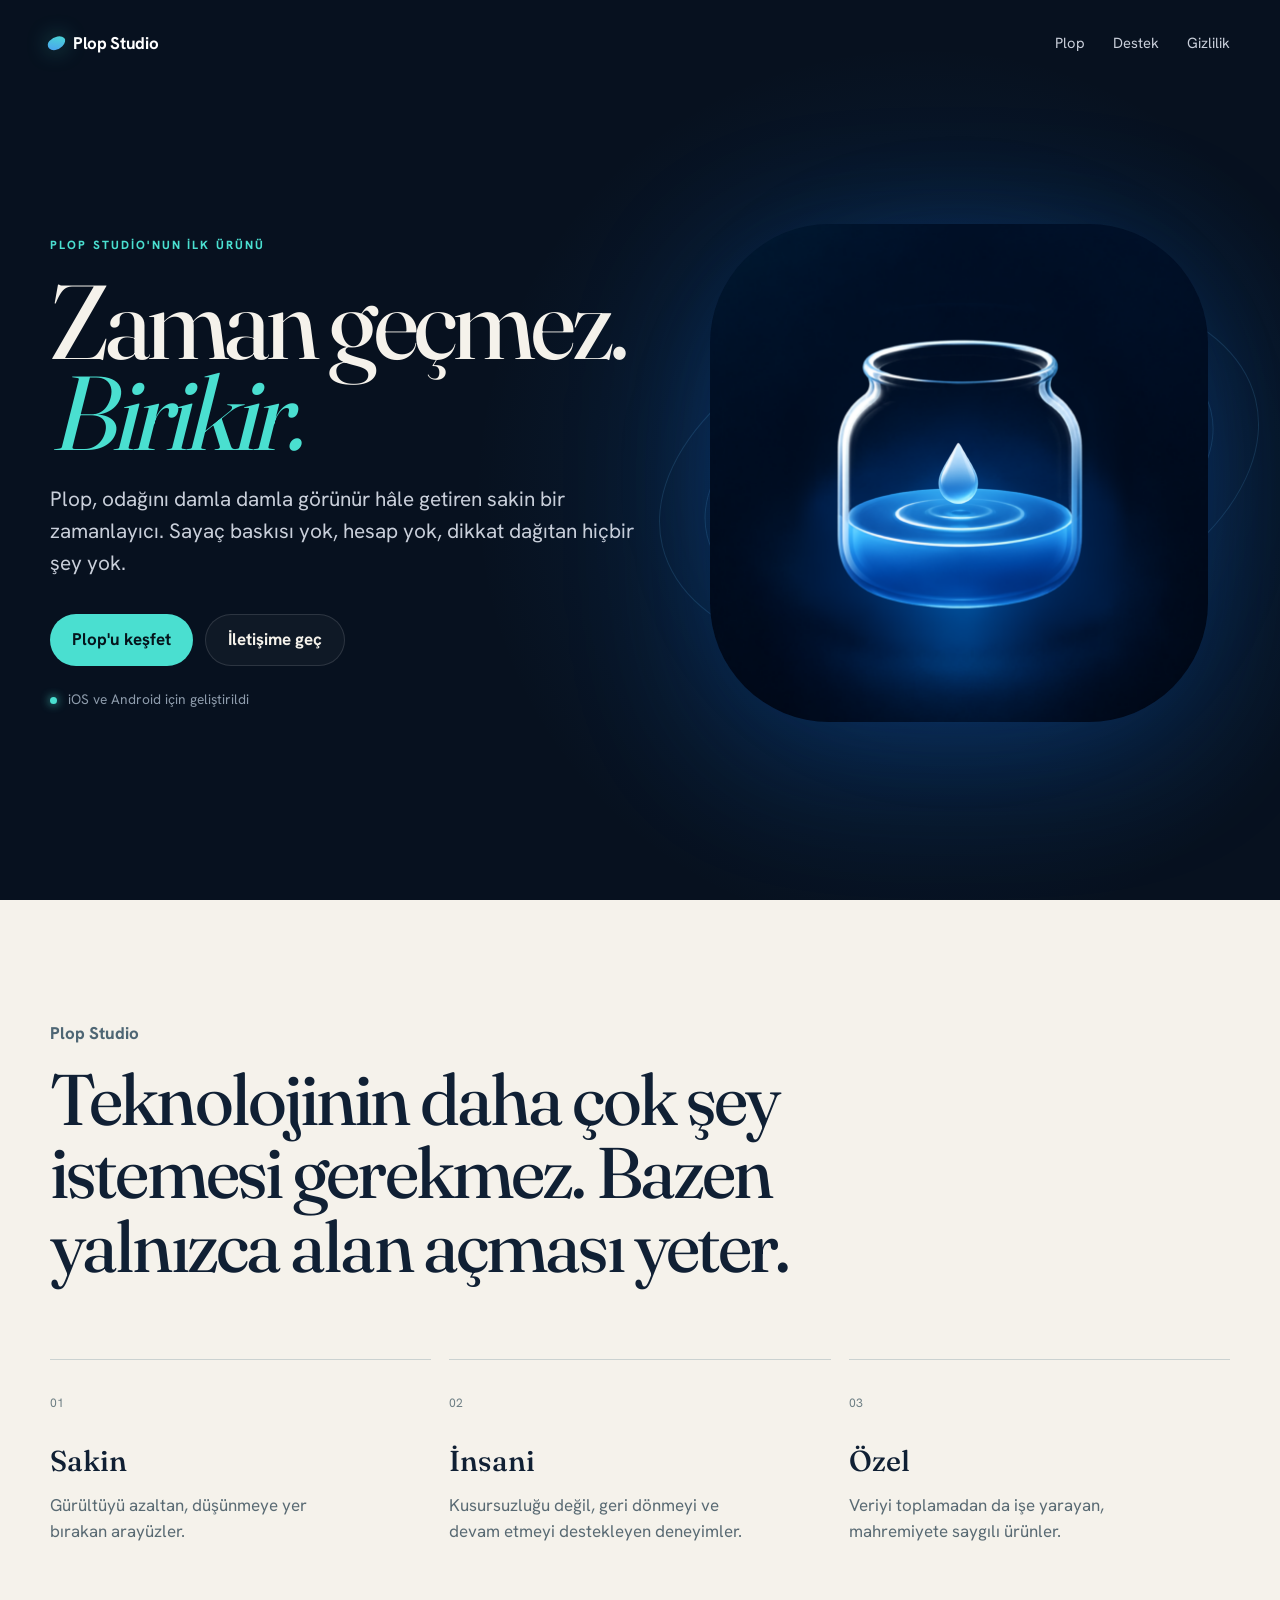
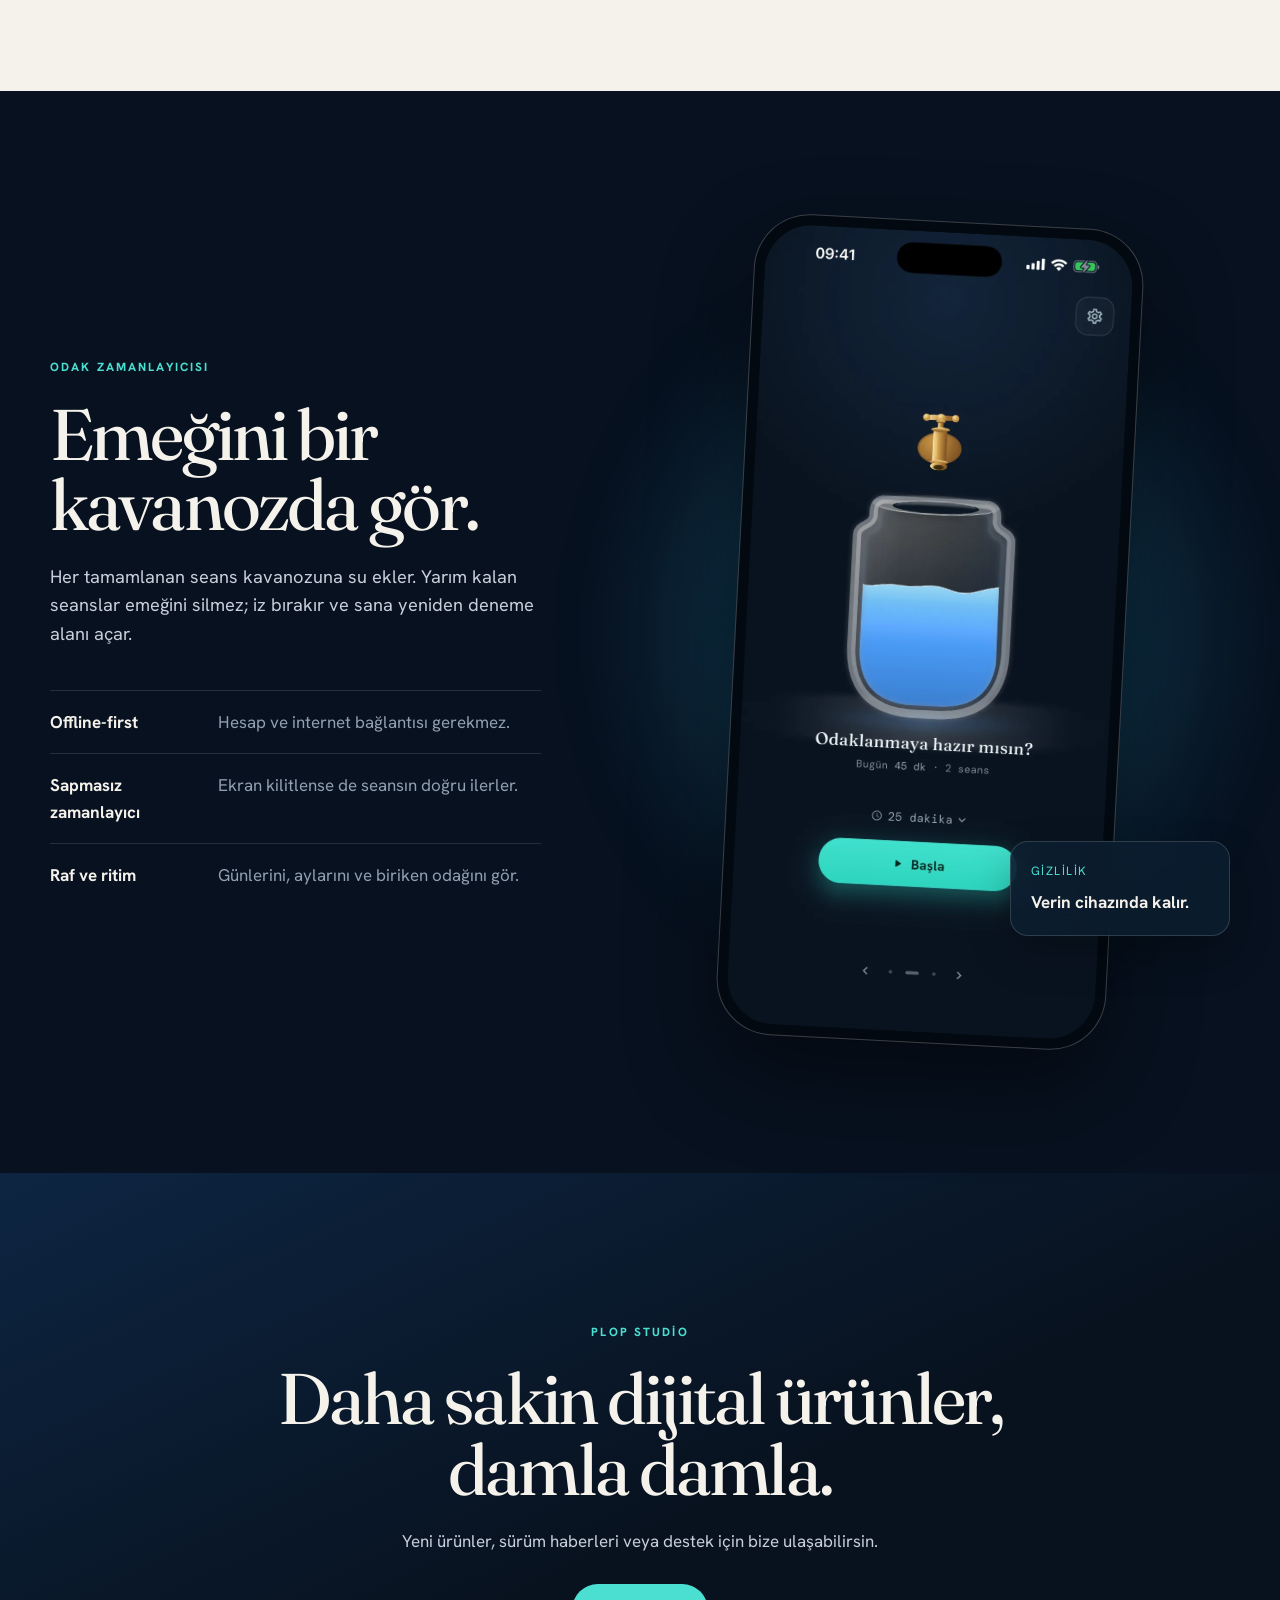
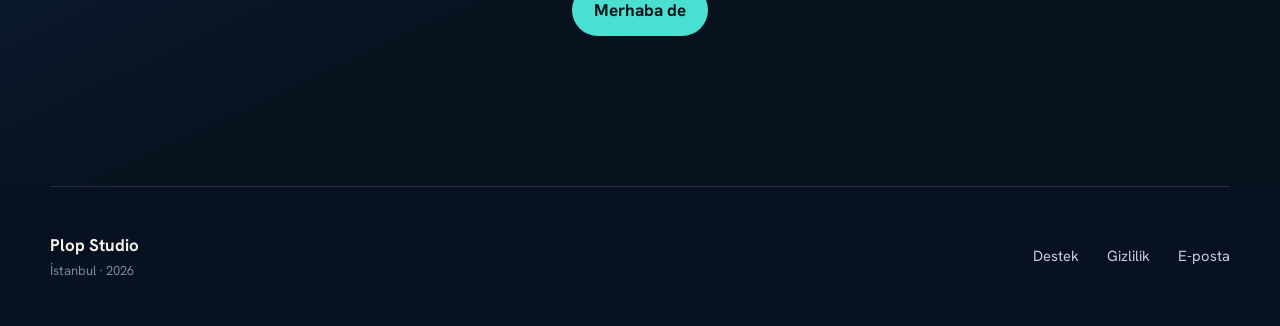
==== index.html @ 5b087b4e "Plop Studio site: home, support, privacy (Android/iOS)" ====
<!doctype html>
<html lang="tr">
<head>
  <meta charset="utf-8">
  <meta name="viewport" content="width=device-width, initial-scale=1">
  <meta name="theme-color" content="#07111f">
  <meta name="description" content="Plop Studio, sakin ve düşünceli dijital ürünler geliştirir. İlk ürünümüz Plop, zamanı biriktiren çevrimdışı bir odak zamanlayıcısıdır.">
  <meta property="og:title" content="Plop Studio — Zaman geçmez, birikir.">
  <meta property="og:description" content="Daha sakin, daha insani dijital ürünler. Plop ile odağını damla damla biriktir.">
  <meta property="og:type" content="website">
  <meta property="og:url" content="https://sahmett.github.io/plop-site/">
  <meta property="og:image" content="https://sahmett.github.io/plop-site/assets/plop-icon.png">
  <title>Plop Studio — Sakin dijital ürünler</title>
  <link rel="icon" href="assets/favicon.png">
  <link rel="stylesheet" href="style.css">
</head>
<body>
  <header class="site-header">
    <a class="brand" href="#top" aria-label="Plop Studio ana sayfa">
      <span class="brand-drop" aria-hidden="true"></span>
      <span>Plop Studio</span>
    </a>
    <nav aria-label="Ana menü">
      <a href="#plop">Plop</a>
      <a href="support.html">Destek</a>
      <a href="privacy.html">Gizlilik</a>
    </nav>
  </header>

  <main id="top">
    <section class="hero" aria-labelledby="hero-title">
      <div class="hero-copy">
        <p class="eyebrow">Plop Studio'nun ilk ürünü</p>
        <h1 id="hero-title">Zaman geçmez.<br><em>Birikir.</em></h1>
        <p class="hero-text">Plop, odağını damla damla görünür hâle getiren sakin bir zamanlayıcı. Sayaç baskısı yok, hesap yok, dikkat dağıtan hiçbir şey yok.</p>
        <div class="hero-actions">
          <a class="button primary" href="#plop">Plop'u keşfet</a>
          <a class="button secondary" href="mailto:seyyitahmet.kilicc@gmail.com">İletişime geç</a>
        </div>
        <p class="availability"><span></span> iOS ve Android için geliştirildi</p>
      </div>

      <div class="hero-art" aria-label="Plop uygulamasının su damlası ve kavanoz simgesi">
        <div class="halo"></div>
        <img src="assets/plop-icon.png" alt="Plop uygulama simgesi" width="720" height="720">
        <span class="orbit orbit-one"></span>
        <span class="orbit orbit-two"></span>
      </div>
    </section>

    <section class="promise" aria-label="Plop Studio yaklaşımı">
      <p>Plop Studio</p>
      <h2>Teknolojinin daha çok şey istemesi gerekmez. Bazen yalnızca alan açması yeter.</h2>
      <div class="principles">
        <article><span>01</span><h3>Sakin</h3><p>Gürültüyü azaltan, düşünmeye yer bırakan arayüzler.</p></article>
        <article><span>02</span><h3>İnsani</h3><p>Kusursuzluğu değil, geri dönmeyi ve devam etmeyi destekleyen deneyimler.</p></article>
        <article><span>03</span><h3>Özel</h3><p>Veriyi toplamadan da işe yarayan, mahremiyete saygılı ürünler.</p></article>
      </div>
    </section>

    <section class="product" id="plop" aria-labelledby="plop-title">
      <div class="product-copy">
        <p class="eyebrow">Odak zamanlayıcısı</p>
        <h2 id="plop-title">Emeğini bir kavanozda gör.</h2>
        <p>Her tamamlanan seans kavanozuna su ekler. Yarım kalan seanslar emeğini silmez; iz bırakır ve sana yeniden deneme alanı açar.</p>
        <ul>
          <li><strong>Offline-first</strong><span>Hesap ve internet bağlantısı gerekmez.</span></li>
          <li><strong>Sapmasız zamanlayıcı</strong><span>Ekran kilitlense de seansın doğru ilerler.</span></li>
          <li><strong>Raf ve ritim</strong><span>Günlerini, aylarını ve biriken odağını gör.</span></li>
        </ul>
      </div>
      <div class="phone-stage">
        <div class="phone">
          <img src="assets/plop-home.webp" alt="Plop ana ekranında yarısı dolu bir kavanoz ve başla düğmesi" width="430" height="932" loading="lazy">
        </div>
        <div class="small-card">
          <span>Gizlilik</span>
          <strong>Verin cihazında kalır.</strong>
        </div>
      </div>
    </section>

    <section class="closing">
      <p class="eyebrow">Plop Studio</p>
      <h2>Daha sakin dijital ürünler,<br>damla damla.</h2>
      <p>Yeni ürünler, sürüm haberleri veya destek için bize ulaşabilirsin.</p>
      <a class="button primary" href="mailto:seyyitahmet.kilicc@gmail.com">Merhaba de</a>
    </section>
  </main>

  <footer>
    <div><strong>Plop Studio</strong><span>İstanbul · 2026</span></div>
    <nav aria-label="Alt menü">
      <a href="support.html">Destek</a>
      <a href="privacy.html">Gizlilik</a>
      <a href="mailto:seyyitahmet.kilicc@gmail.com">E-posta</a>
    </nav>
  </footer>
</body>
</html>
---- style.css ----
@font-face {
  font-family: "Fraunces";
  src: url("assets/Fraunces-Variable.ttf") format("truetype");
  font-display: swap;
}

@font-face {
  font-family: "Hanken Grotesk";
  src: url("assets/HankenGrotesk-Variable.ttf") format("truetype");
  font-display: swap;
}

:root {
  --night: #07111f;
  --night-soft: #0b1a2d;
  --paper: #f5f2eb;
  --paper-muted: #c9cfda;
  --aqua: #4adfd0;
  --blue: #4b9cf4;
  --line: rgba(255, 255, 255, .12);
  --serif: "Fraunces", Georgia, serif;
  --sans: "Hanken Grotesk", -apple-system, BlinkMacSystemFont, "Segoe UI", sans-serif;
}

* { box-sizing: border-box; }
html { scroll-behavior: smooth; }
body {
  margin: 0;
  color: var(--paper);
  background:
    radial-gradient(circle at 72% 14%, rgba(31, 126, 226, .18), transparent 28rem),
    var(--night);
  font: 17px/1.55 var(--sans);
  -webkit-font-smoothing: antialiased;
}
a { color: inherit; }

.site-header,
footer {
  width: min(1180px, calc(100% - 40px));
  margin: 0 auto;
  display: flex;
  align-items: center;
  justify-content: space-between;
}
.site-header { height: 86px; }
.brand {
  display: inline-flex;
  align-items: center;
  gap: 10px;
  color: #fff;
  font-weight: 720;
  text-decoration: none;
  letter-spacing: -.02em;
}
.brand-drop {
  width: 13px;
  height: 18px;
  background: linear-gradient(145deg, var(--aqua), var(--blue));
  border-radius: 65% 35% 60% 40% / 70% 40% 60% 30%;
  transform: rotate(45deg);
  box-shadow: 0 0 22px rgba(74, 223, 208, .4);
}
.site-header nav,
footer nav { display: flex; gap: 28px; }
.site-header nav a,
footer a { color: var(--paper-muted); text-decoration: none; font-size: .92rem; }
.site-header nav a:hover,
footer a:hover { color: #fff; }

main { overflow: hidden; }
.hero {
  width: min(1180px, calc(100% - 40px));
  min-height: calc(100vh - 86px);
  margin: 0 auto;
  padding: 70px 0 110px;
  display: grid;
  grid-template-columns: 1.05fr .95fr;
  align-items: center;
  gap: 40px;
}
.eyebrow {
  margin: 0 0 22px;
  color: var(--aqua);
  font-size: .74rem;
  font-weight: 760;
  letter-spacing: .18em;
  text-transform: uppercase;
}
h1, h2, h3, p { margin-top: 0; }
h1,
.promise h2,
.product h2,
.closing h2 {
  font-family: var(--serif);
  font-weight: 440;
  letter-spacing: -.04em;
}
h1 {
  margin-bottom: 26px;
  font-size: clamp(4.3rem, 8.2vw, 8.3rem);
  line-height: .86;
}
h1 em { color: var(--aqua); font-weight: 400; }
.hero-text {
  max-width: 610px;
  margin-bottom: 34px;
  color: var(--paper-muted);
  font-size: clamp(1.05rem, 1.8vw, 1.3rem);
}
.hero-actions { display: flex; flex-wrap: wrap; gap: 12px; }
.button {
  display: inline-flex;
  min-height: 52px;
  padding: 0 22px;
  align-items: center;
  justify-content: center;
  border-radius: 999px;
  font-weight: 700;
  text-decoration: none;
  transition: transform .2s ease, background .2s ease;
}
.button:hover { transform: translateY(-2px); }
.button.primary { color: #05151c; background: var(--aqua); }
.button.secondary { border: 1px solid var(--line); background: rgba(255,255,255,.035); }
.availability { margin: 23px 0 0; color: #8e9cac; font-size: .86rem; }
.availability span {
  display: inline-block;
  width: 7px;
  height: 7px;
  margin-right: 7px;
  border-radius: 50%;
  background: var(--aqua);
  box-shadow: 0 0 10px var(--aqua);
}
.hero-art { position: relative; min-height: 610px; display: grid; place-items: center; }
.hero-art img { position: relative; z-index: 2; width: min(92%, 600px); height: auto; border-radius: 24%; filter: drop-shadow(0 30px 70px rgba(6, 104, 226, .24)); }
.halo { position: absolute; width: 84%; aspect-ratio: 1; border-radius: 50%; background: rgba(20, 98, 193, .2); filter: blur(55px); }
.orbit { position: absolute; border: 1px solid rgba(107, 203, 255, .15); border-radius: 50%; transform: rotate(-14deg); }
.orbit-one { width: 96%; height: 45%; }
.orbit-two { width: 113%; height: 58%; }

.promise {
  padding: 120px max(20px, calc((100% - 1180px) / 2));
  color: #102034;
  background: var(--paper);
}
.promise > p { color: #4e6674; font-weight: 750; }
.promise > h2 { max-width: 900px; margin-bottom: 76px; font-size: clamp(2.7rem, 5.6vw, 5.6rem); line-height: 1.02; }
.principles { display: grid; grid-template-columns: repeat(3, 1fr); gap: 18px; }
.principles article { padding: 28px 0 10px; border-top: 1px solid #cbd2d1; }
.principles span { color: #6c7d83; font-size: .76rem; }
.principles h3 { margin: 25px 0 8px; font-family: var(--serif); font-size: 1.8rem; font-weight: 500; }
.principles p { max-width: 310px; color: #596a73; }

.product {
  width: min(1180px, calc(100% - 40px));
  margin: 0 auto;
  padding: 130px 0;
  display: grid;
  grid-template-columns: .9fr 1.1fr;
  gap: 90px;
  align-items: center;
}
.product h2,
.closing h2 { margin-bottom: 24px; font-size: clamp(3rem, 5.6vw, 5.7rem); line-height: .98; }
.product-copy > p:not(.eyebrow) { color: var(--paper-muted); font-size: 1.14rem; }
.product ul { list-style: none; margin: 42px 0 0; padding: 0; }
.product li { display: grid; grid-template-columns: 150px 1fr; gap: 18px; padding: 18px 0; border-top: 1px solid var(--line); }
.product li span { color: #91a0b1; }
.phone-stage { position: relative; min-height: 760px; display: grid; place-items: center; }
.phone-stage::before { content: ""; position: absolute; inset: 14% 5%; border-radius: 50%; background: rgba(37, 162, 209, .19); filter: blur(52px); }
.phone { position: relative; z-index: 1; width: min(390px, 78vw); padding: 10px; border: 1px solid rgba(255,255,255,.22); border-radius: 56px; background: #020910; box-shadow: 0 38px 90px rgba(0,0,0,.45); transform: rotate(3deg); }
.phone img { display: block; width: 100%; height: auto; border-radius: 47px; }
.small-card { position: absolute; z-index: 2; right: 0; bottom: 13%; width: 220px; padding: 20px; border: 1px solid rgba(255,255,255,.15); border-radius: 18px; background: rgba(12, 30, 48, .84); backdrop-filter: blur(16px); box-shadow: 0 18px 40px rgba(0,0,0,.25); }
.small-card span { display: block; margin-bottom: 8px; color: var(--aqua); font-size: .75rem; letter-spacing: .12em; text-transform: uppercase; }

.closing { padding: 150px 20px; text-align: center; background: linear-gradient(155deg, #0d2542, #08121f 55%); }
.closing h2 { margin-inline: auto; max-width: 930px; }
.closing > p:not(.eyebrow) { margin-bottom: 30px; color: var(--paper-muted); }
footer { min-height: 140px; border-top: 1px solid var(--line); }
footer div { display: flex; flex-direction: column; gap: 3px; }
footer span { color: #77889a; font-size: .82rem; }

@media (max-width: 840px) {
  .site-header nav a:first-child { display: none; }
  .hero { min-height: auto; padding-top: 55px; grid-template-columns: 1fr; }
  .hero-art { min-height: 460px; }
  .hero-art img { width: min(80%, 470px); }
  .promise { padding-top: 90px; padding-bottom: 90px; }
  .principles { grid-template-columns: 1fr; gap: 32px; }
  .product { grid-template-columns: 1fr; gap: 50px; padding: 95px 0; }
  .phone-stage { min-height: 690px; }
}

@media (max-width: 560px) {
  .site-header { height: 72px; }
  .site-header nav { gap: 14px; }
  .hero { width: min(100% - 28px, 1180px); padding-top: 56px; }
  h1 { font-size: clamp(3.8rem, 19vw, 5.5rem); }
  .hero-art { min-height: 370px; }
  .hero-art img { width: 94%; }
  .promise > h2 { margin-bottom: 56px; }
  .product li { grid-template-columns: 1fr; gap: 4px; }
  .phone-stage { min-height: 620px; }
  .small-card { right: -8px; bottom: 7%; width: 190px; }
  .closing { padding: 105px 20px; }
  footer { min-height: 180px; padding: 35px 0; align-items: flex-start; flex-direction: column; }
  footer nav { gap: 18px; }
}

@media (prefers-reduced-motion: reduce) {
  html { scroll-behavior: auto; }
  * { transition: none !important; }
}
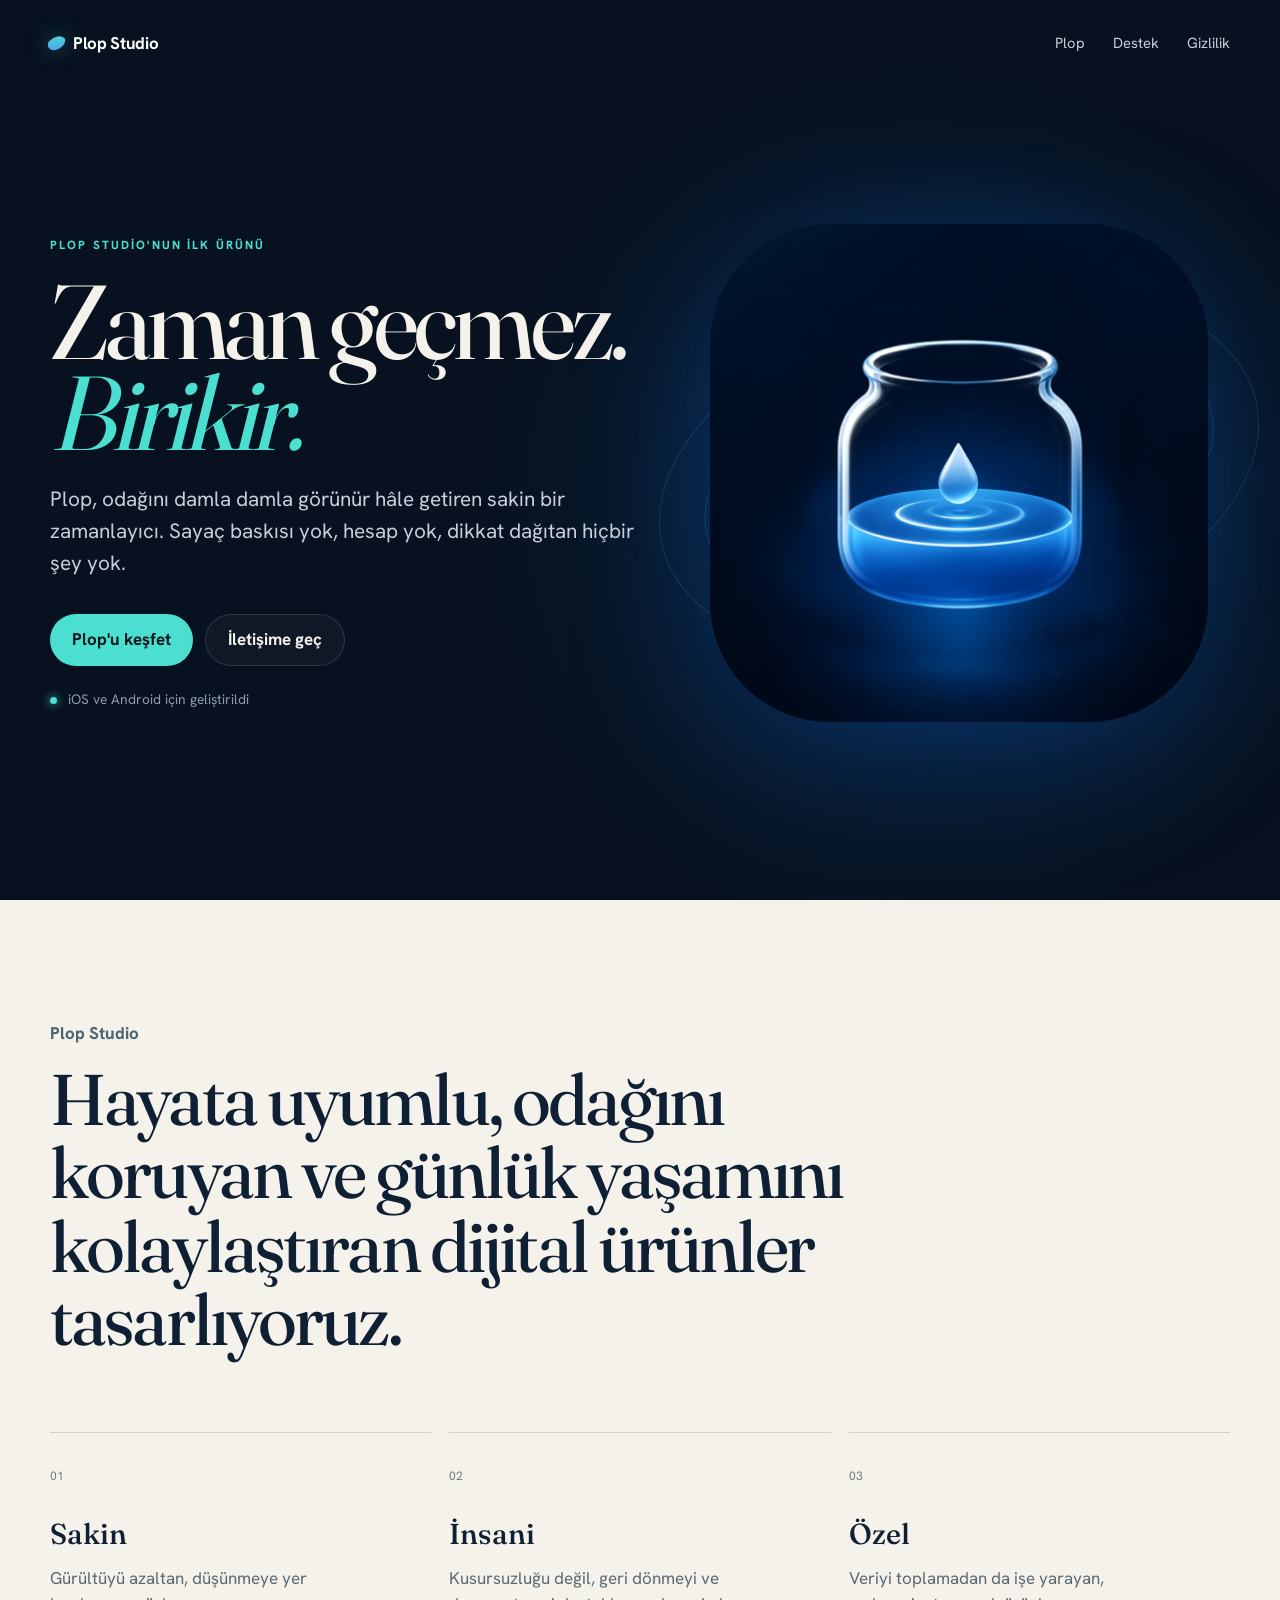
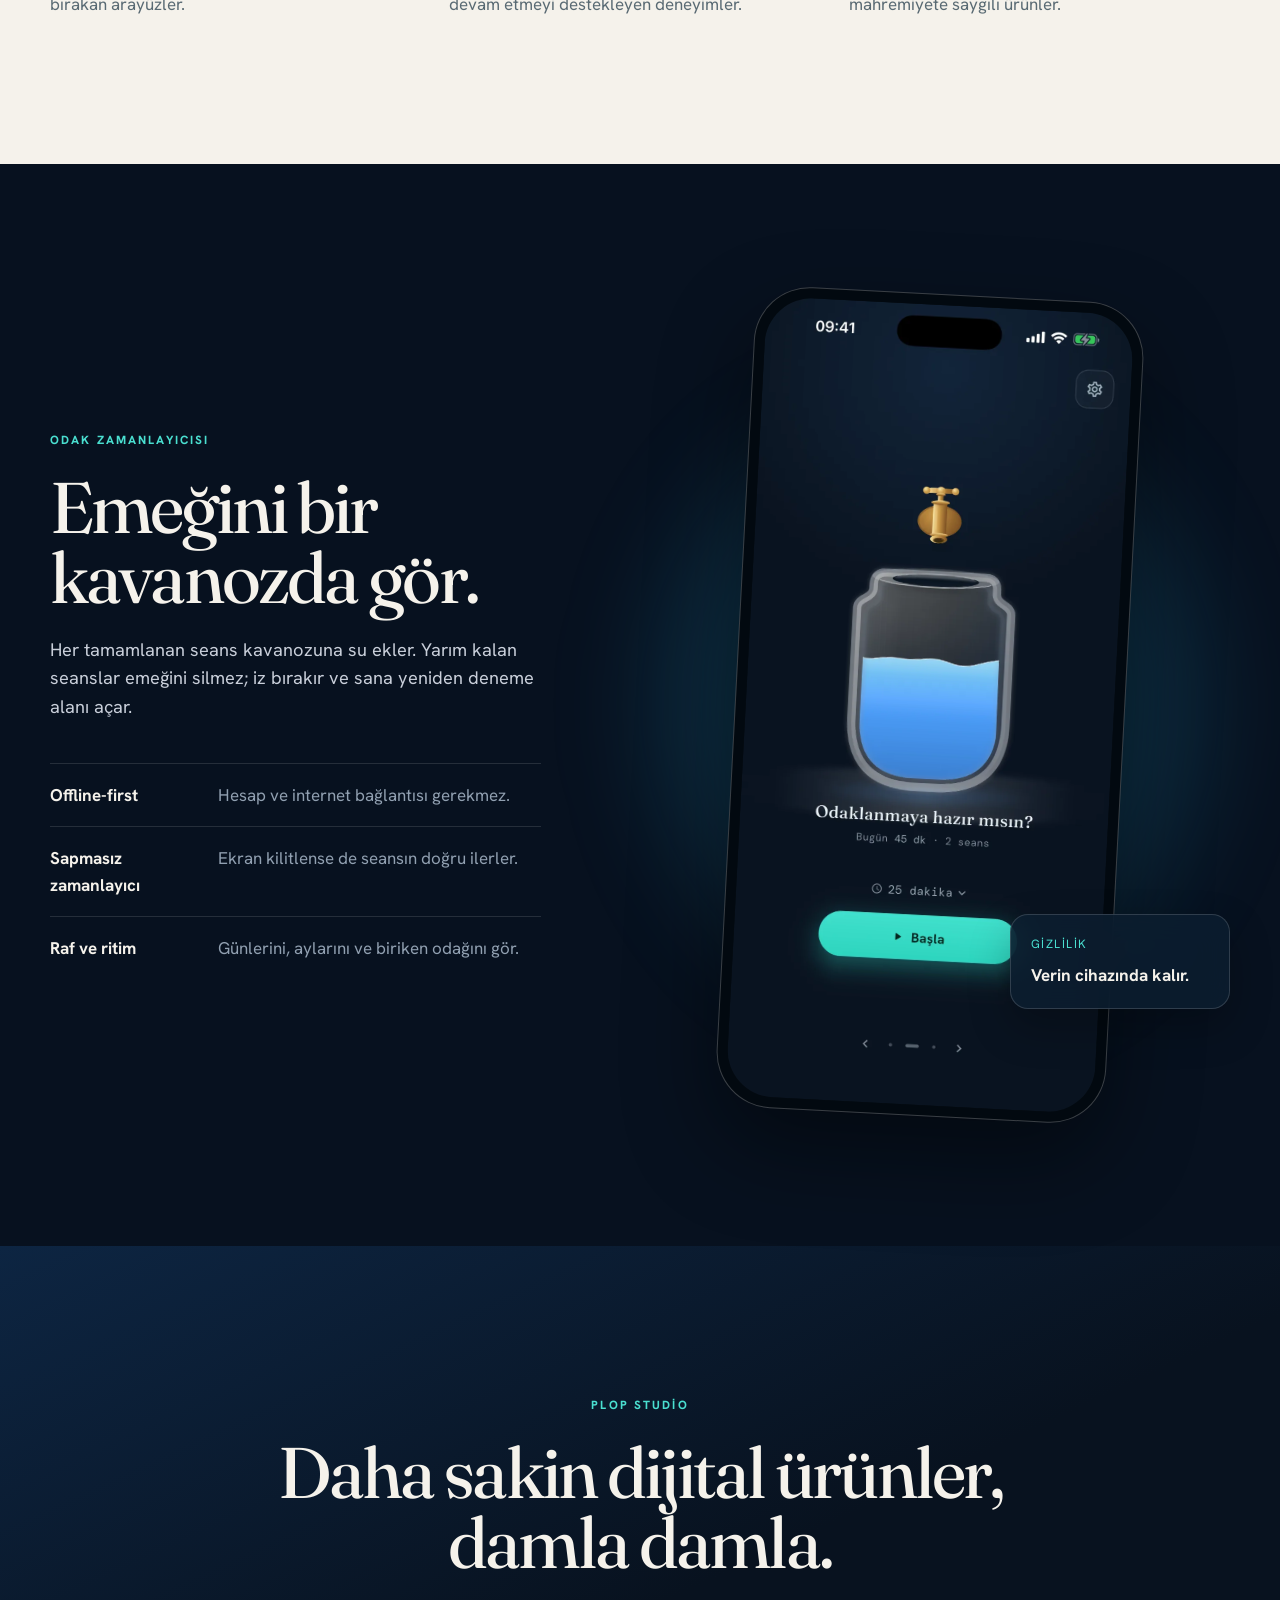
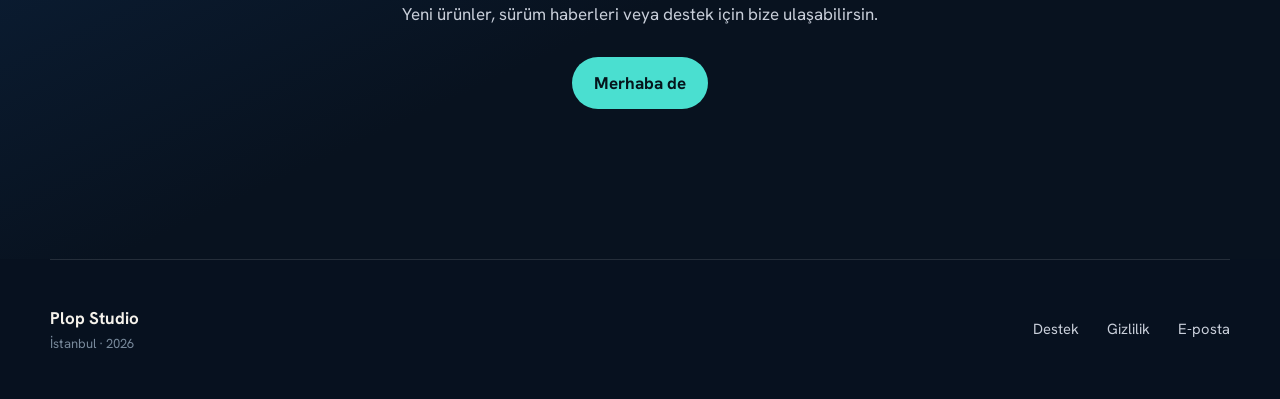
==== commit dc712332: "copy: studio promise heading" ====
--- a/index.html
+++ b/index.html
@@ -35,7 +35,7 @@
         <p class="hero-text">Plop, odağını damla damla görünür hâle getiren sakin bir zamanlayıcı. Sayaç baskısı yok, hesap yok, dikkat dağıtan hiçbir şey yok.</p>
         <div class="hero-actions">
           <a class="button primary" href="#plop">Plop'u keşfet</a>
-          <a class="button secondary" href="mailto:seyyitahmet.kilicc@gmail.com">İletişime geç</a>
+          <a class="button secondary" href="mailto:plopapp.studio@gmail.com">İletişime geç</a>
         </div>
         <p class="availability"><span></span> iOS ve Android için geliştirildi</p>
       </div>
@@ -50,7 +50,7 @@
 
     <section class="promise" aria-label="Plop Studio yaklaşımı">
       <p>Plop Studio</p>
-      <h2>Teknolojinin daha çok şey istemesi gerekmez. Bazen yalnızca alan açması yeter.</h2>
+      <h2>Hayata uyumlu, odağını koruyan ve günlük yaşamını kolaylaştıran dijital ürünler tasarlıyoruz.</h2>
       <div class="principles">
         <article><span>01</span><h3>Sakin</h3><p>Gürültüyü azaltan, düşünmeye yer bırakan arayüzler.</p></article>
         <article><span>02</span><h3>İnsani</h3><p>Kusursuzluğu değil, geri dönmeyi ve devam etmeyi destekleyen deneyimler.</p></article>
@@ -84,7 +84,7 @@
       <p class="eyebrow">Plop Studio</p>
       <h2>Daha sakin dijital ürünler,<br>damla damla.</h2>
       <p>Yeni ürünler, sürüm haberleri veya destek için bize ulaşabilirsin.</p>
-      <a class="button primary" href="mailto:seyyitahmet.kilicc@gmail.com">Merhaba de</a>
+      <a class="button primary" href="mailto:plopapp.studio@gmail.com">Merhaba de</a>
     </section>
   </main>
 
@@ -93,7 +93,7 @@
     <nav aria-label="Alt menü">
       <a href="support.html">Destek</a>
       <a href="privacy.html">Gizlilik</a>
-      <a href="mailto:seyyitahmet.kilicc@gmail.com">E-posta</a>
+      <a href="mailto:plopapp.studio@gmail.com">E-posta</a>
     </nav>
   </footer>
 </body>
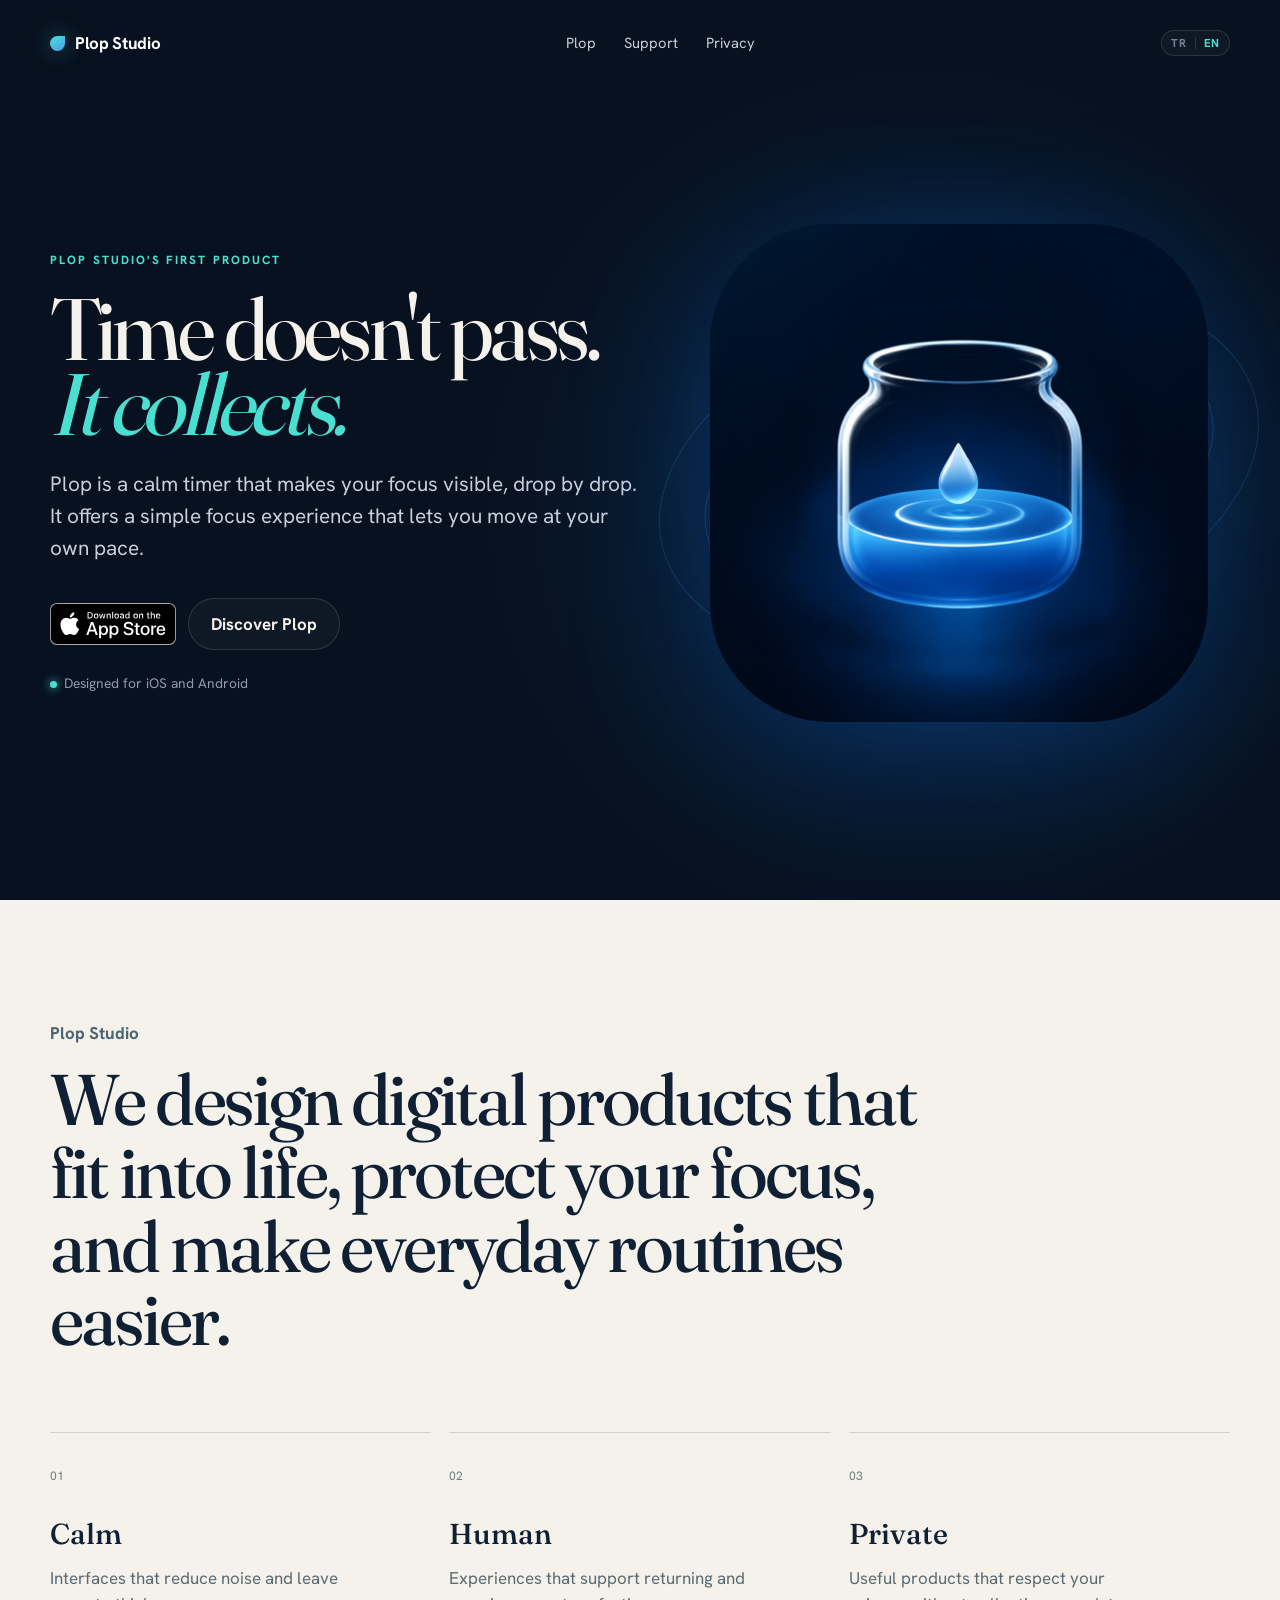
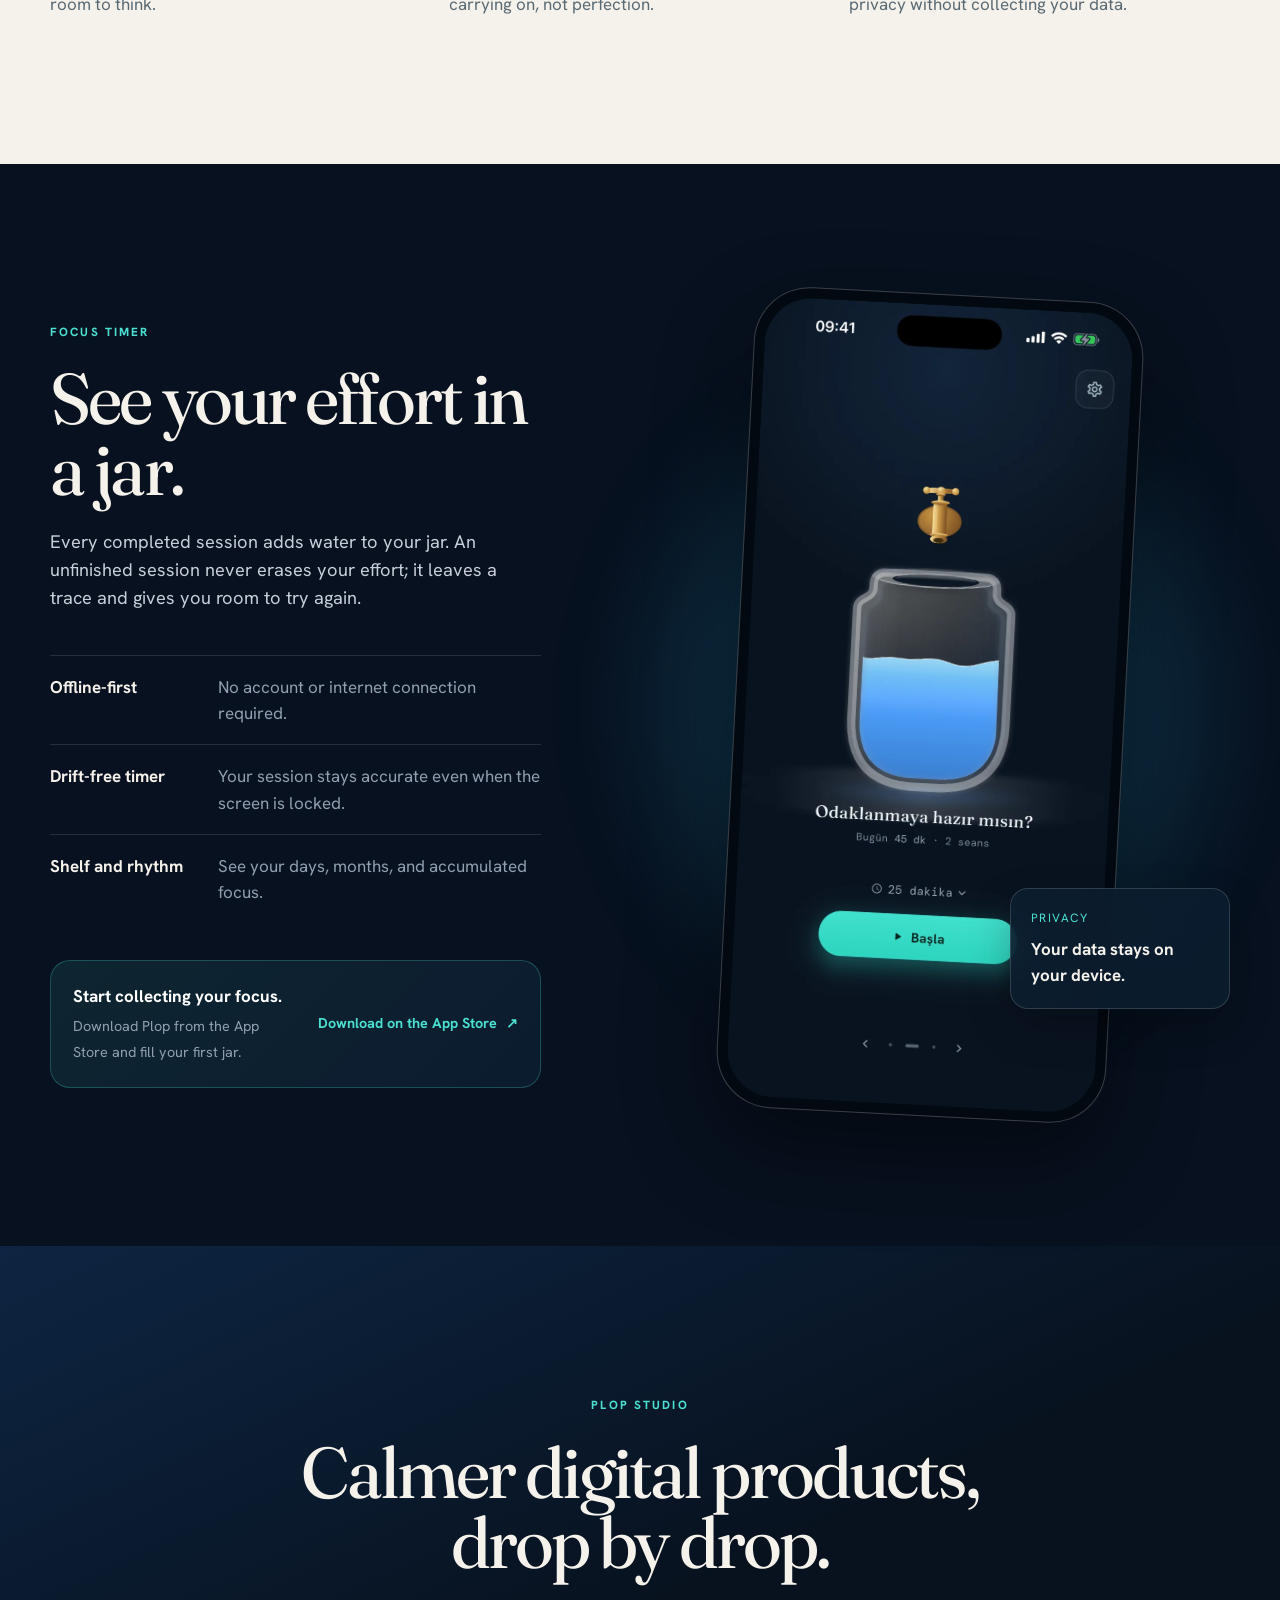
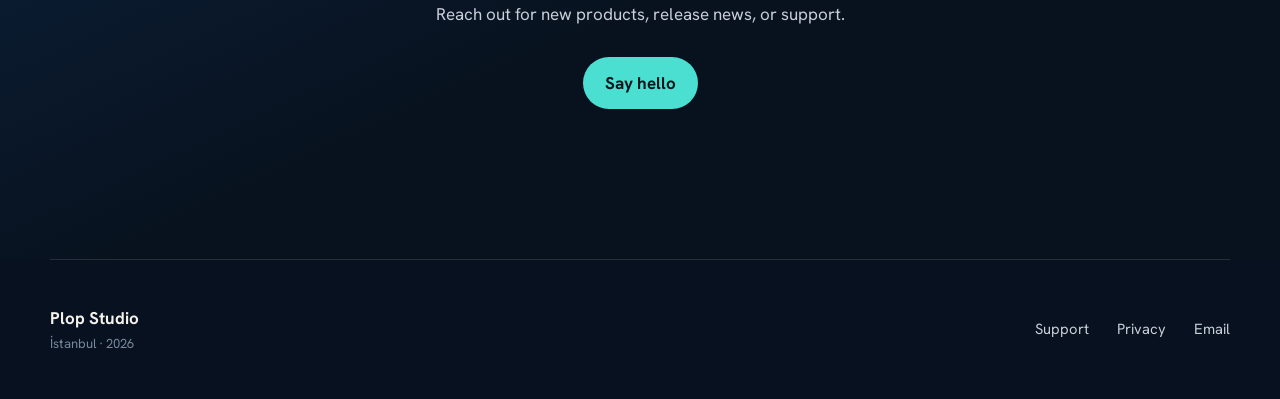
==== commit 94ed7011: "site: TR/EN language switch, App Store badge, copy updates" ====
--- a/index.html
+++ b/index.html
@@ -13,34 +13,42 @@
   <title>Plop Studio — Sakin dijital ürünler</title>
   <link rel="icon" href="assets/favicon.png">
   <link rel="stylesheet" href="style.css">
+  <script src="site.js" defer></script>
 </head>
 <body>
   <header class="site-header">
-    <a class="brand" href="#top" aria-label="Plop Studio ana sayfa">
+    <a class="brand" href="#top" aria-label="Plop Studio ana sayfa" data-aria-tr="Plop Studio ana sayfa" data-aria-en="Plop Studio home">
       <span class="brand-drop" aria-hidden="true"></span>
       <span>Plop Studio</span>
     </a>
-    <nav aria-label="Ana menü">
+    <nav aria-label="Ana menü" data-aria-tr="Ana menü" data-aria-en="Main navigation">
       <a href="#plop">Plop</a>
-      <a href="support.html">Destek</a>
-      <a href="privacy.html">Gizlilik</a>
+      <a href="support.html#tr" data-tr="Destek" data-en="Support" data-href-tr="support.html#tr" data-href-en="support.html#en">Destek</a>
+      <a href="privacy.html#tr" data-tr="Gizlilik" data-en="Privacy" data-href-tr="privacy.html#tr" data-href-en="privacy.html#en">Gizlilik</a>
     </nav>
+    <div class="language-switch" role="group" aria-label="Dil seçimi" data-aria-tr="Dil seçimi" data-aria-en="Language selection">
+      <button type="button" data-language="tr" aria-pressed="true">TR</button>
+      <span aria-hidden="true"></span>
+      <button type="button" data-language="en" aria-pressed="false">EN</button>
+    </div>
   </header>
 
   <main id="top">
     <section class="hero" aria-labelledby="hero-title">
       <div class="hero-copy">
-        <p class="eyebrow">Plop Studio'nun ilk ürünü</p>
-        <h1 id="hero-title">Zaman geçmez.<br><em>Birikir.</em></h1>
-        <p class="hero-text">Plop, odağını damla damla görünür hâle getiren sakin bir zamanlayıcı. Sayaç baskısı yok, hesap yok, dikkat dağıtan hiçbir şey yok.</p>
+        <p class="eyebrow" data-tr="Plop Studio'nun ilk ürünü" data-en="Plop Studio's first product">Plop Studio'nun ilk ürünü</p>
+        <h1 id="hero-title" data-html-tr="Zaman geçmez.<br><em>Birikir.</em>" data-html-en="Time doesn't pass.<br><em>It collects.</em>">Zaman geçmez.<br><em>Birikir.</em></h1>
+        <p class="hero-text" data-tr="Plop, odağını damla damla görünür hâle getiren sakin bir zamanlayıcı. Kendi ritminde ilerleyebileceğin sade bir odak deneyimi sunar." data-en="Plop is a calm timer that makes your focus visible, drop by drop. It offers a simple focus experience that lets you move at your own pace.">Plop, odağını damla damla görünür hâle getiren sakin bir zamanlayıcı. Kendi ritminde ilerleyebileceğin sade bir odak deneyimi sunar.</p>
         <div class="hero-actions">
-          <a class="button primary" href="#plop">Plop'u keşfet</a>
-          <a class="button secondary" href="mailto:plopapp.studio@gmail.com">İletişime geç</a>
+          <a class="app-store-badge-link" href="https://apps.apple.com/app/id6790089890" target="_blank" rel="noopener noreferrer" aria-label="Plop'u App Store'dan indir" data-aria-tr="Plop'u App Store'dan indir" data-aria-en="Download Plop on the App Store">
+            <img src="assets/app-store-badge-tr.svg" data-src-tr="assets/app-store-badge-tr.svg" data-src-en="assets/app-store-badge-en.svg" alt="App Store'dan İndirin" data-alt-tr="App Store'dan İndirin" data-alt-en="Download on the App Store" width="151" height="40">
+          </a>
+          <a class="button secondary" href="#plop" data-tr="Plop'u keşfet" data-en="Discover Plop">Plop'u keşfet</a>
         </div>
-        <p class="availability"><span></span> iOS ve Android için geliştirildi</p>
+        <p class="availability"><span></span><b data-tr="iOS ve Android için geliştirildi" data-en="Designed for iOS and Android">iOS ve Android için geliştirildi</b></p>
       </div>
 
-      <div class="hero-art" aria-label="Plop uygulamasının su damlası ve kavanoz simgesi">
+      <div class="hero-art" aria-label="Plop uygulamasının su damlası ve kavanoz simgesi" data-aria-tr="Plop uygulamasının su damlası ve kavanoz simgesi" data-aria-en="Plop app icon with a water drop and jar">
         <div class="halo"></div>
         <img src="assets/plop-icon.png" alt="Plop uygulama simgesi" width="720" height="720">
         <span class="orbit orbit-one"></span>
@@ -50,50 +58,59 @@
 
     <section class="promise" aria-label="Plop Studio yaklaşımı">
       <p>Plop Studio</p>
-      <h2>Hayata uyumlu, odağını koruyan ve günlük yaşamını kolaylaştıran dijital ürünler tasarlıyoruz.</h2>
+      <h2 data-tr="Hayata uyumlu, odağını koruyan ve günlük yaşamını kolaylaştıran dijital ürünler tasarlıyoruz." data-en="We design digital products that fit into life, protect your focus, and make everyday routines easier.">Hayata uyumlu, odağını koruyan ve günlük yaşamını kolaylaştıran dijital ürünler tasarlıyoruz.</h2>
       <div class="principles">
-        <article><span>01</span><h3>Sakin</h3><p>Gürültüyü azaltan, düşünmeye yer bırakan arayüzler.</p></article>
-        <article><span>02</span><h3>İnsani</h3><p>Kusursuzluğu değil, geri dönmeyi ve devam etmeyi destekleyen deneyimler.</p></article>
-        <article><span>03</span><h3>Özel</h3><p>Veriyi toplamadan da işe yarayan, mahremiyete saygılı ürünler.</p></article>
+        <article><span>01</span><h3 data-tr="Sakin" data-en="Calm">Sakin</h3><p data-tr="Gürültüyü azaltan, düşünmeye yer bırakan arayüzler." data-en="Interfaces that reduce noise and leave room to think.">Gürültüyü azaltan, düşünmeye yer bırakan arayüzler.</p></article>
+        <article><span>02</span><h3 data-tr="İnsani" data-en="Human">İnsani</h3><p data-tr="Kusursuzluğu değil, geri dönmeyi ve devam etmeyi destekleyen deneyimler." data-en="Experiences that support returning and carrying on, not perfection.">Kusursuzluğu değil, geri dönmeyi ve devam etmeyi destekleyen deneyimler.</p></article>
+        <article><span>03</span><h3 data-tr="Özel" data-en="Private">Özel</h3><p data-tr="Veriyi toplamadan da işe yarayan, mahremiyete saygılı ürünler." data-en="Useful products that respect your privacy without collecting your data.">Veriyi toplamadan da işe yarayan, mahremiyete saygılı ürünler.</p></article>
       </div>
     </section>
 
     <section class="product" id="plop" aria-labelledby="plop-title">
       <div class="product-copy">
-        <p class="eyebrow">Odak zamanlayıcısı</p>
-        <h2 id="plop-title">Emeğini bir kavanozda gör.</h2>
-        <p>Her tamamlanan seans kavanozuna su ekler. Yarım kalan seanslar emeğini silmez; iz bırakır ve sana yeniden deneme alanı açar.</p>
+        <p class="eyebrow" data-tr="Odak zamanlayıcısı" data-en="Focus timer">Odak zamanlayıcısı</p>
+        <h2 id="plop-title" data-tr="Emeğini bir kavanozda gör." data-en="See your effort in a jar.">Emeğini bir kavanozda gör.</h2>
+        <p data-tr="Her tamamlanan seans kavanozuna su ekler. Yarım kalan seanslar emeğini silmez; iz bırakır ve sana yeniden deneme alanı açar." data-en="Every completed session adds water to your jar. An unfinished session never erases your effort; it leaves a trace and gives you room to try again.">Her tamamlanan seans kavanozuna su ekler. Yarım kalan seanslar emeğini silmez; iz bırakır ve sana yeniden deneme alanı açar.</p>
         <ul>
-          <li><strong>Offline-first</strong><span>Hesap ve internet bağlantısı gerekmez.</span></li>
-          <li><strong>Sapmasız zamanlayıcı</strong><span>Ekran kilitlense de seansın doğru ilerler.</span></li>
-          <li><strong>Raf ve ritim</strong><span>Günlerini, aylarını ve biriken odağını gör.</span></li>
+          <li><strong>Offline-first</strong><span data-tr="Hesap ve internet bağlantısı gerekmez." data-en="No account or internet connection required.">Hesap ve internet bağlantısı gerekmez.</span></li>
+          <li><strong data-tr="Sapmasız zamanlayıcı" data-en="Drift-free timer">Sapmasız zamanlayıcı</strong><span data-tr="Ekran kilitlense de seansın doğru ilerler." data-en="Your session stays accurate even when the screen is locked.">Ekran kilitlense de seansın doğru ilerler.</span></li>
+          <li><strong data-tr="Raf ve ritim" data-en="Shelf and rhythm">Raf ve ritim</strong><span data-tr="Günlerini, aylarını ve biriken odağını gör." data-en="See your days, months, and accumulated focus.">Günlerini, aylarını ve biriken odağını gör.</span></li>
         </ul>
+        <div class="download-callout">
+          <div>
+            <p data-tr="Odağını biriktirmeye başla." data-en="Start collecting your focus.">Odağını biriktirmeye başla.</p>
+            <span data-tr="Plop'u App Store'dan indir ve ilk kavanozunu doldur." data-en="Download Plop from the App Store and fill your first jar.">Plop'u App Store'dan indir ve ilk kavanozunu doldur.</span>
+          </div>
+          <a class="download-link" href="https://apps.apple.com/app/id6790089890" target="_blank" rel="noopener noreferrer" aria-label="Plop'u App Store'dan indir" data-aria-tr="Plop'u App Store'dan indir" data-aria-en="Download Plop on the App Store">
+            <b data-tr="App Store'dan İndir" data-en="Download on the App Store">App Store'dan İndir</b> <span aria-hidden="true">↗</span>
+          </a>
+        </div>
       </div>
       <div class="phone-stage">
         <div class="phone">
-          <img src="assets/plop-home.webp" alt="Plop ana ekranında yarısı dolu bir kavanoz ve başla düğmesi" width="430" height="932" loading="lazy">
+          <img src="assets/plop-home.webp" alt="Plop ana ekranında yarısı dolu bir kavanoz ve başla düğmesi" data-alt-tr="Plop ana ekranında yarısı dolu bir kavanoz ve başla düğmesi" data-alt-en="Plop home screen with a half-full jar and start button" width="430" height="932" loading="lazy">
         </div>
         <div class="small-card">
-          <span>Gizlilik</span>
-          <strong>Verin cihazında kalır.</strong>
+          <span data-tr="Gizlilik" data-en="Privacy">Gizlilik</span>
+          <strong data-tr="Verin cihazında kalır." data-en="Your data stays on your device.">Verin cihazında kalır.</strong>
         </div>
       </div>
     </section>
 
     <section class="closing">
       <p class="eyebrow">Plop Studio</p>
-      <h2>Daha sakin dijital ürünler,<br>damla damla.</h2>
-      <p>Yeni ürünler, sürüm haberleri veya destek için bize ulaşabilirsin.</p>
-      <a class="button primary" href="mailto:plopapp.studio@gmail.com">Merhaba de</a>
+      <h2 data-html-tr="Daha sakin dijital ürünler,<br>damla damla." data-html-en="Calmer digital products,<br>drop by drop.">Daha sakin dijital ürünler,<br>damla damla.</h2>
+      <p data-tr="Yeni ürünler, sürüm haberleri veya destek için bize ulaşabilirsin." data-en="Reach out for new products, release news, or support.">Yeni ürünler, sürüm haberleri veya destek için bize ulaşabilirsin.</p>
+      <a class="button primary" href="mailto:plopapp.studio@gmail.com" data-tr="Merhaba de" data-en="Say hello">Merhaba de</a>
     </section>
   </main>
 
   <footer>
     <div><strong>Plop Studio</strong><span>İstanbul · 2026</span></div>
-    <nav aria-label="Alt menü">
-      <a href="support.html">Destek</a>
-      <a href="privacy.html">Gizlilik</a>
-      <a href="mailto:plopapp.studio@gmail.com">E-posta</a>
+    <nav aria-label="Alt menü" data-aria-tr="Alt menü" data-aria-en="Footer navigation">
+      <a href="support.html#tr" data-tr="Destek" data-en="Support" data-href-tr="support.html#tr" data-href-en="support.html#en">Destek</a>
+      <a href="privacy.html#tr" data-tr="Gizlilik" data-en="Privacy" data-href-tr="privacy.html#tr" data-href-en="privacy.html#en">Gizlilik</a>
+      <a href="mailto:plopapp.studio@gmail.com" data-tr="E-posta" data-en="Email">E-posta</a>
     </nav>
   </footer>
 </body>
--- a/style.css
+++ b/style.css
@@ -54,11 +54,10 @@
   letter-spacing: -.02em;
 }
 .brand-drop {
-  width: 13px;
-  height: 18px;
+  width: 15px;
+  height: 15px;
   background: linear-gradient(145deg, var(--aqua), var(--blue));
-  border-radius: 65% 35% 60% 40% / 70% 40% 60% 30%;
-  transform: rotate(45deg);
+  border-radius: 50% 0 50% 50%;
   box-shadow: 0 0 22px rgba(74, 223, 208, .4);
 }
 .site-header nav,
@@ -67,6 +66,27 @@
 footer a { color: var(--paper-muted); text-decoration: none; font-size: .92rem; }
 .site-header nav a:hover,
 footer a:hover { color: #fff; }
+.language-switch {
+  display: inline-flex;
+  align-items: center;
+  gap: 8px;
+  padding: 6px 9px;
+  border: 1px solid var(--line);
+  border-radius: 999px;
+  background: rgba(255, 255, 255, .035);
+}
+.language-switch button {
+  padding: 0;
+  border: 0;
+  color: #718196;
+  background: transparent;
+  font: 700 .72rem/1 var(--sans);
+  letter-spacing: .06em;
+  cursor: pointer;
+}
+.language-switch button[aria-pressed="true"] { color: var(--aqua); }
+.language-switch span { width: 1px; height: 12px; background: var(--line); }
+.language-switch button:focus-visible { outline: 2px solid var(--aqua); outline-offset: 4px; border-radius: 2px; }
 
 main { overflow: hidden; }
 .hero {
@@ -102,6 +122,9 @@
   line-height: .86;
 }
 h1 em { color: var(--aqua); font-weight: 400; }
+@media (min-width: 561px) {
+  html[lang="en"] .hero h1 { font-size: clamp(3.4rem, 6.8vw, 5.6rem); }
+}
 .hero-text {
   max-width: 610px;
   margin-bottom: 34px;
@@ -123,7 +146,16 @@
 .button:hover { transform: translateY(-2px); }
 .button.primary { color: #05151c; background: var(--aqua); }
 .button.secondary { border: 1px solid var(--line); background: rgba(255,255,255,.035); }
+.app-store-badge-link {
+  display: inline-flex;
+  align-items: center;
+  border-radius: 7px;
+  transition: transform .2s ease, filter .2s ease;
+}
+.app-store-badge-link:hover { transform: translateY(-2px); filter: brightness(1.08); }
+.app-store-badge-link img { display: block; height: 42px; width: auto; }
 .availability { margin: 23px 0 0; color: #8e9cac; font-size: .86rem; }
+.availability b { font-weight: inherit; }
 .availability span {
   display: inline-block;
   width: 7px;
@@ -168,6 +200,29 @@
 .product ul { list-style: none; margin: 42px 0 0; padding: 0; }
 .product li { display: grid; grid-template-columns: 150px 1fr; gap: 18px; padding: 18px 0; border-top: 1px solid var(--line); }
 .product li span { color: #91a0b1; }
+.download-callout {
+  margin-top: 36px;
+  padding: 22px;
+  display: flex;
+  align-items: center;
+  justify-content: space-between;
+  gap: 22px;
+  border: 1px solid rgba(74, 223, 208, .25);
+  border-radius: 20px;
+  background: linear-gradient(135deg, rgba(74, 223, 208, .1), rgba(75, 156, 244, .08));
+}
+.download-callout p { margin: 0 0 3px; color: #fff; font-weight: 720; }
+.download-callout > div > span { color: #91a0b1; font-size: .9rem; }
+.download-link {
+  flex: 0 0 auto;
+  color: var(--aqua);
+  font-size: .9rem;
+  font-weight: 720;
+  text-decoration: none;
+  white-space: nowrap;
+}
+.download-link span { display: inline-block; margin-left: 5px; transition: transform .2s ease; }
+.download-link:hover span { transform: translate(2px, -2px); }
 .phone-stage { position: relative; min-height: 760px; display: grid; place-items: center; }
 .phone-stage::before { content: ""; position: absolute; inset: 14% 5%; border-radius: 50%; background: rgba(37, 162, 209, .19); filter: blur(52px); }
 .phone { position: relative; z-index: 1; width: min(390px, 78vw); padding: 10px; border: 1px solid rgba(255,255,255,.22); border-radius: 56px; background: #020910; box-shadow: 0 38px 90px rgba(0,0,0,.45); transform: rotate(3deg); }
@@ -196,12 +251,15 @@
 @media (max-width: 560px) {
   .site-header { height: 72px; }
   .site-header nav { gap: 14px; }
+  .site-header nav a { font-size: .82rem; }
+  .language-switch { gap: 6px; padding: 5px 7px; }
   .hero { width: min(100% - 28px, 1180px); padding-top: 56px; }
   h1 { font-size: clamp(3.8rem, 19vw, 5.5rem); }
   .hero-art { min-height: 370px; }
   .hero-art img { width: 94%; }
   .promise > h2 { margin-bottom: 56px; }
   .product li { grid-template-columns: 1fr; gap: 4px; }
+  .download-callout { align-items: flex-start; flex-direction: column; }
   .phone-stage { min-height: 620px; }
   .small-card { right: -8px; bottom: 7%; width: 190px; }
   .closing { padding: 105px 20px; }
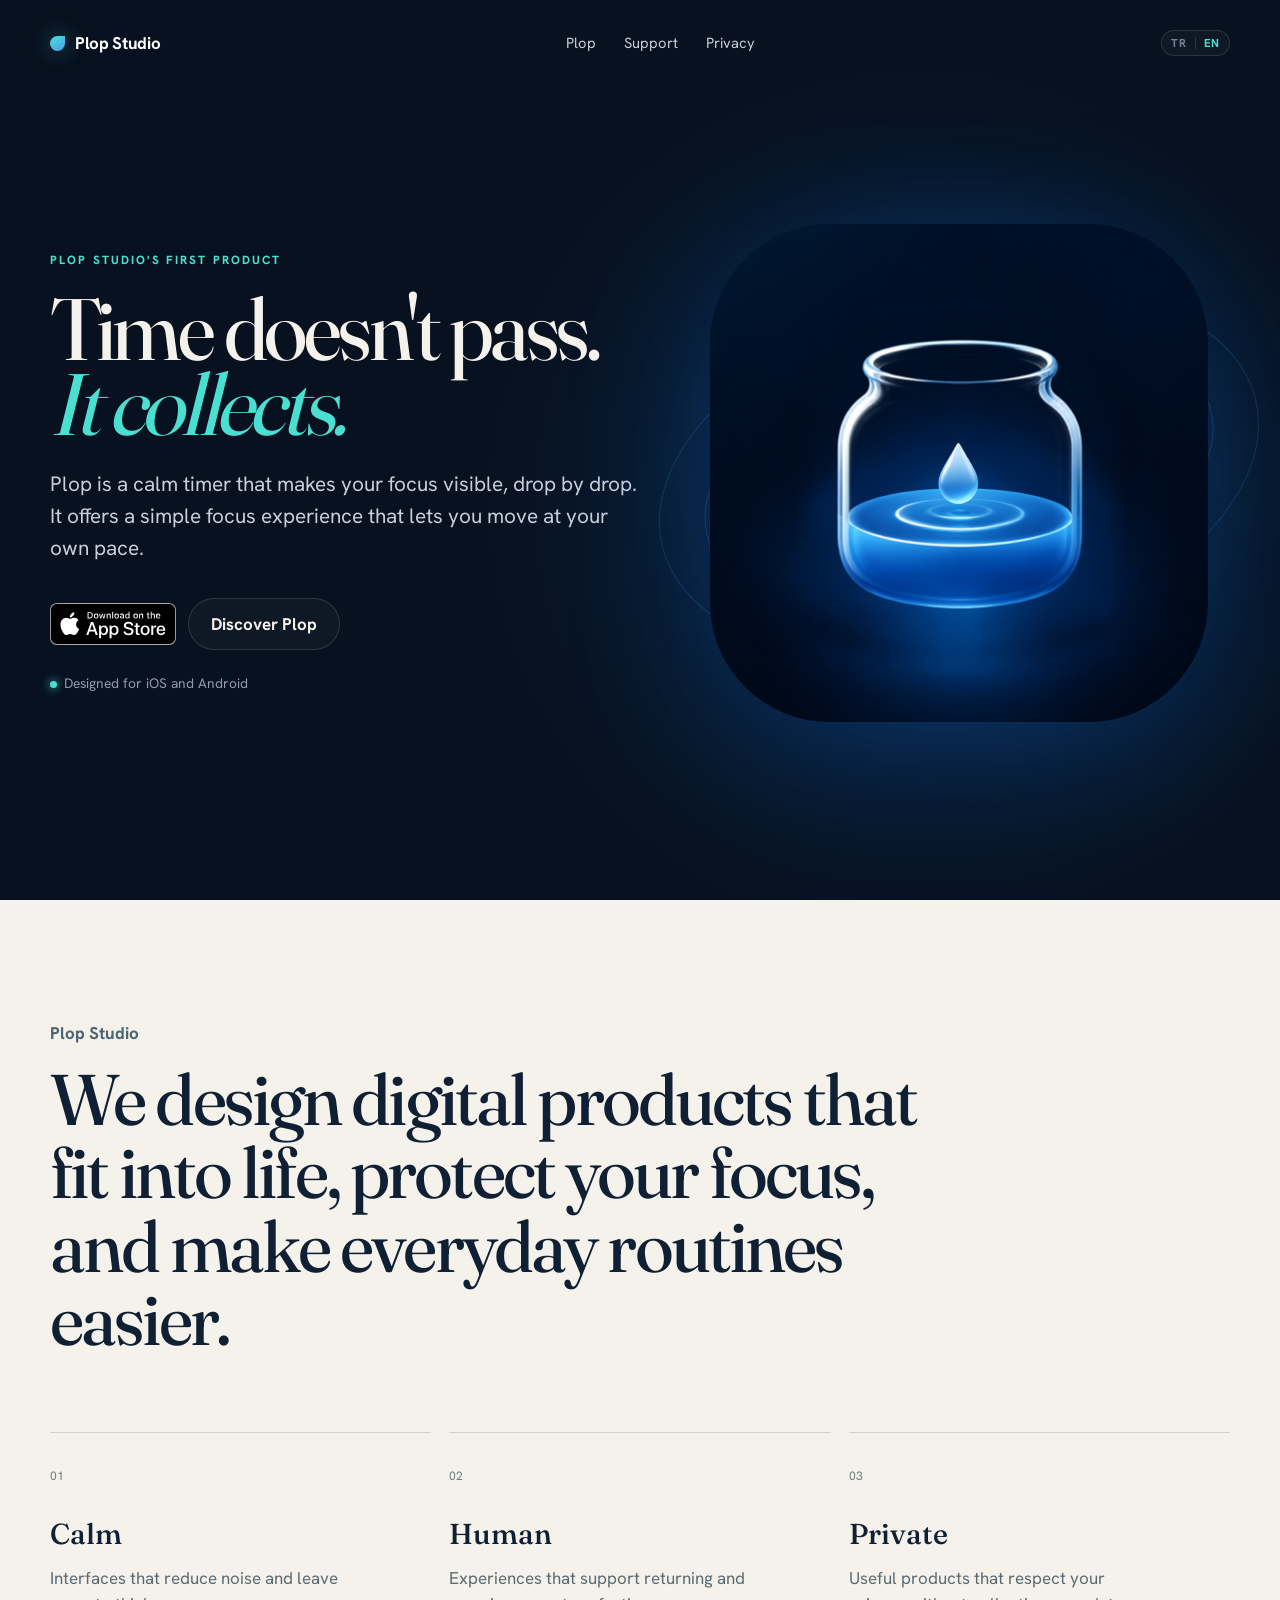
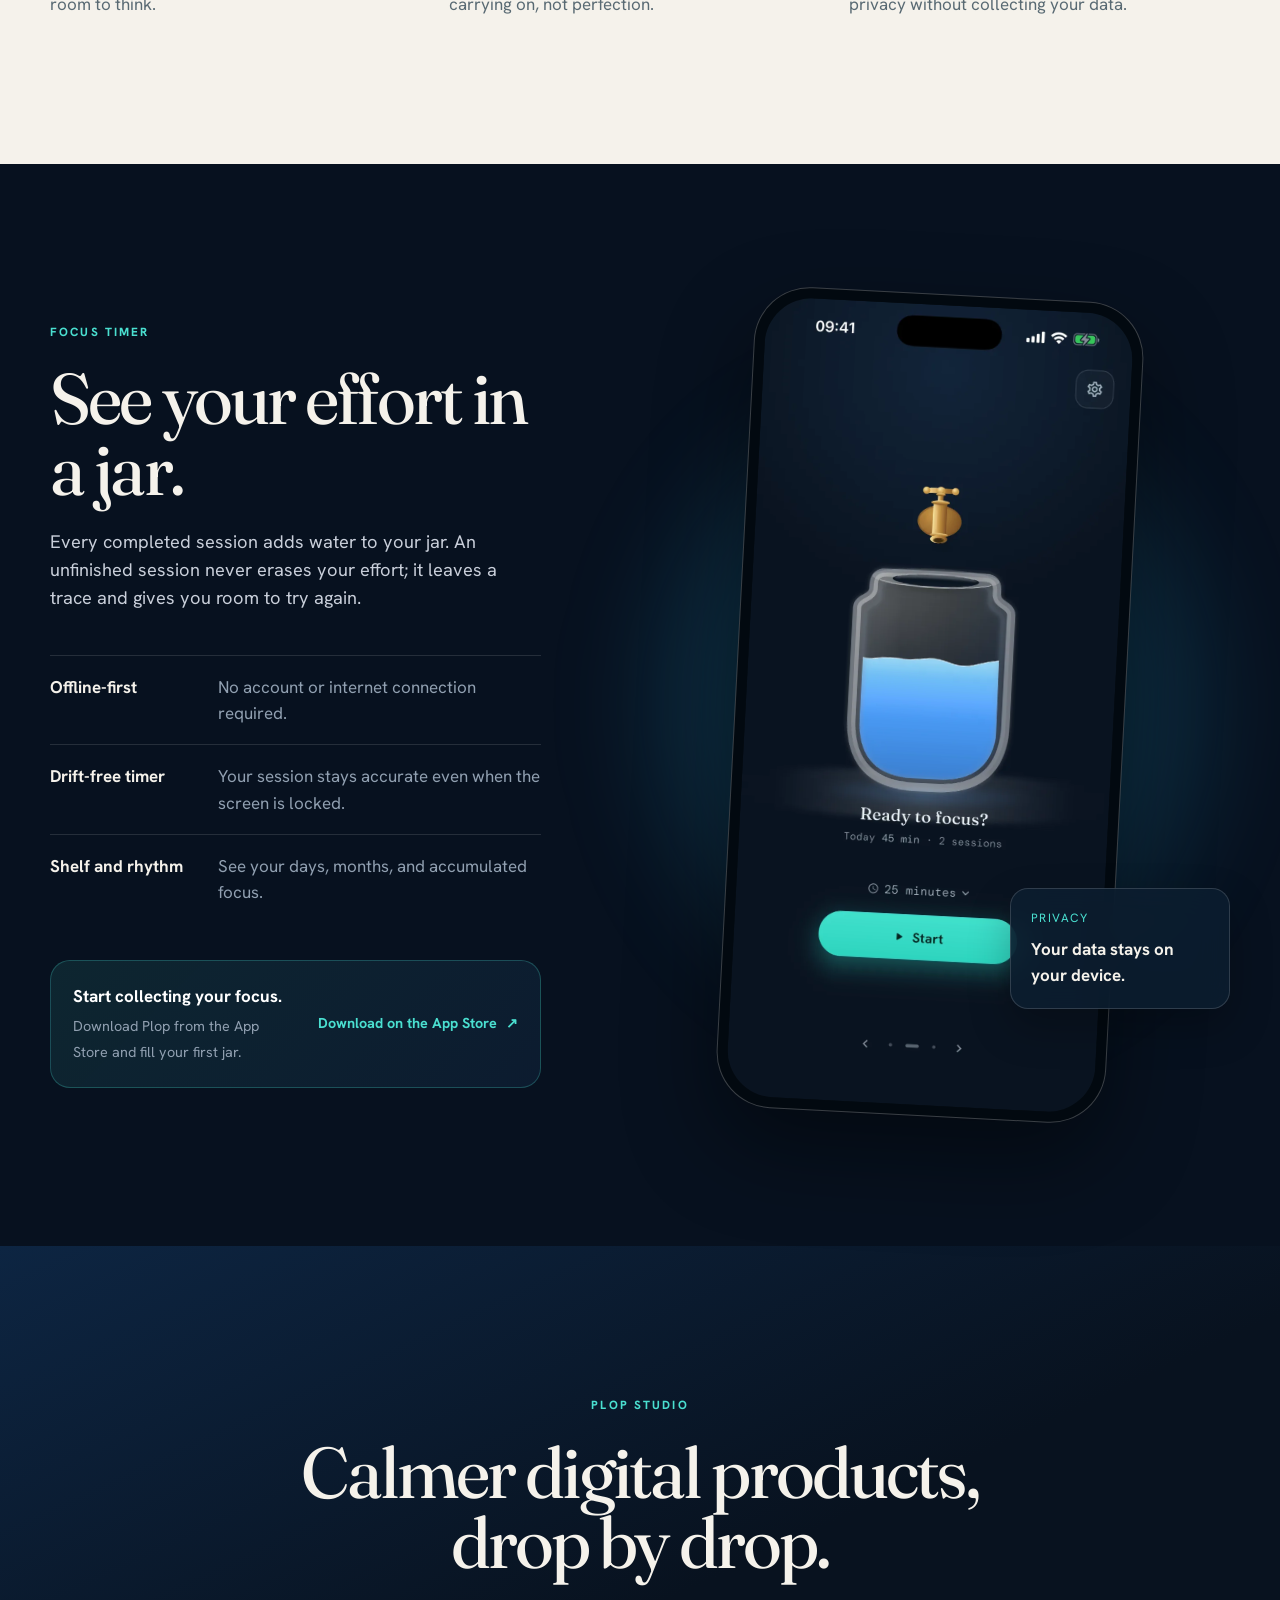
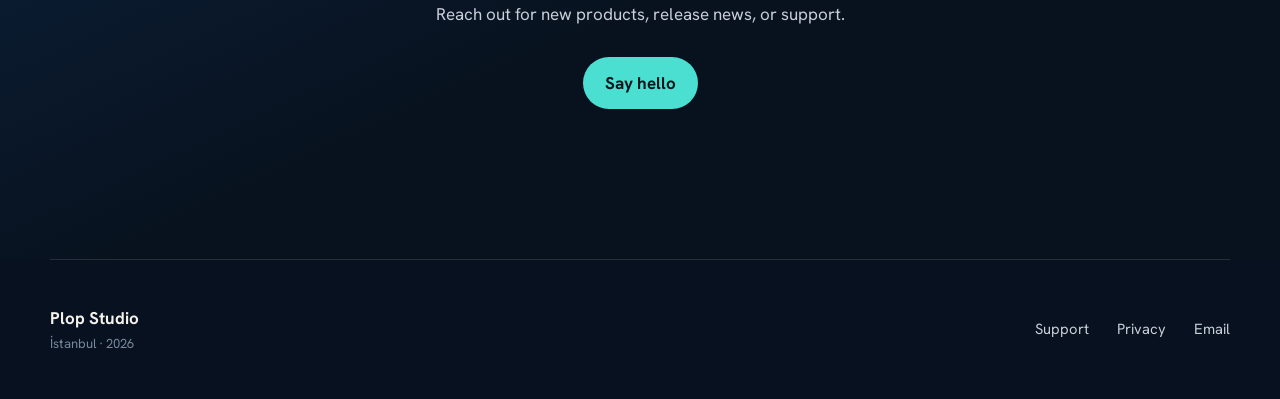
==== commit d5784829: "privacy: name the data controller alongside the studio name" ====
--- a/index.html
+++ b/index.html
@@ -88,7 +88,7 @@
       </div>
       <div class="phone-stage">
         <div class="phone">
-          <img src="assets/plop-home.webp" alt="Plop ana ekranında yarısı dolu bir kavanoz ve başla düğmesi" data-alt-tr="Plop ana ekranında yarısı dolu bir kavanoz ve başla düğmesi" data-alt-en="Plop home screen with a half-full jar and start button" width="430" height="932" loading="lazy">
+          <img src="assets/plop-home.webp" data-src-tr="assets/plop-home.webp" data-src-en="assets/plop-home-en.webp" alt="Plop ana ekranında yarısı dolu bir kavanoz ve başla düğmesi" data-alt-tr="Plop ana ekranında yarısı dolu bir kavanoz ve başla düğmesi" data-alt-en="Plop home screen with a half-full jar and start button" width="430" height="932" loading="lazy">
         </div>
         <div class="small-card">
           <span data-tr="Gizlilik" data-en="Privacy">Gizlilik</span>
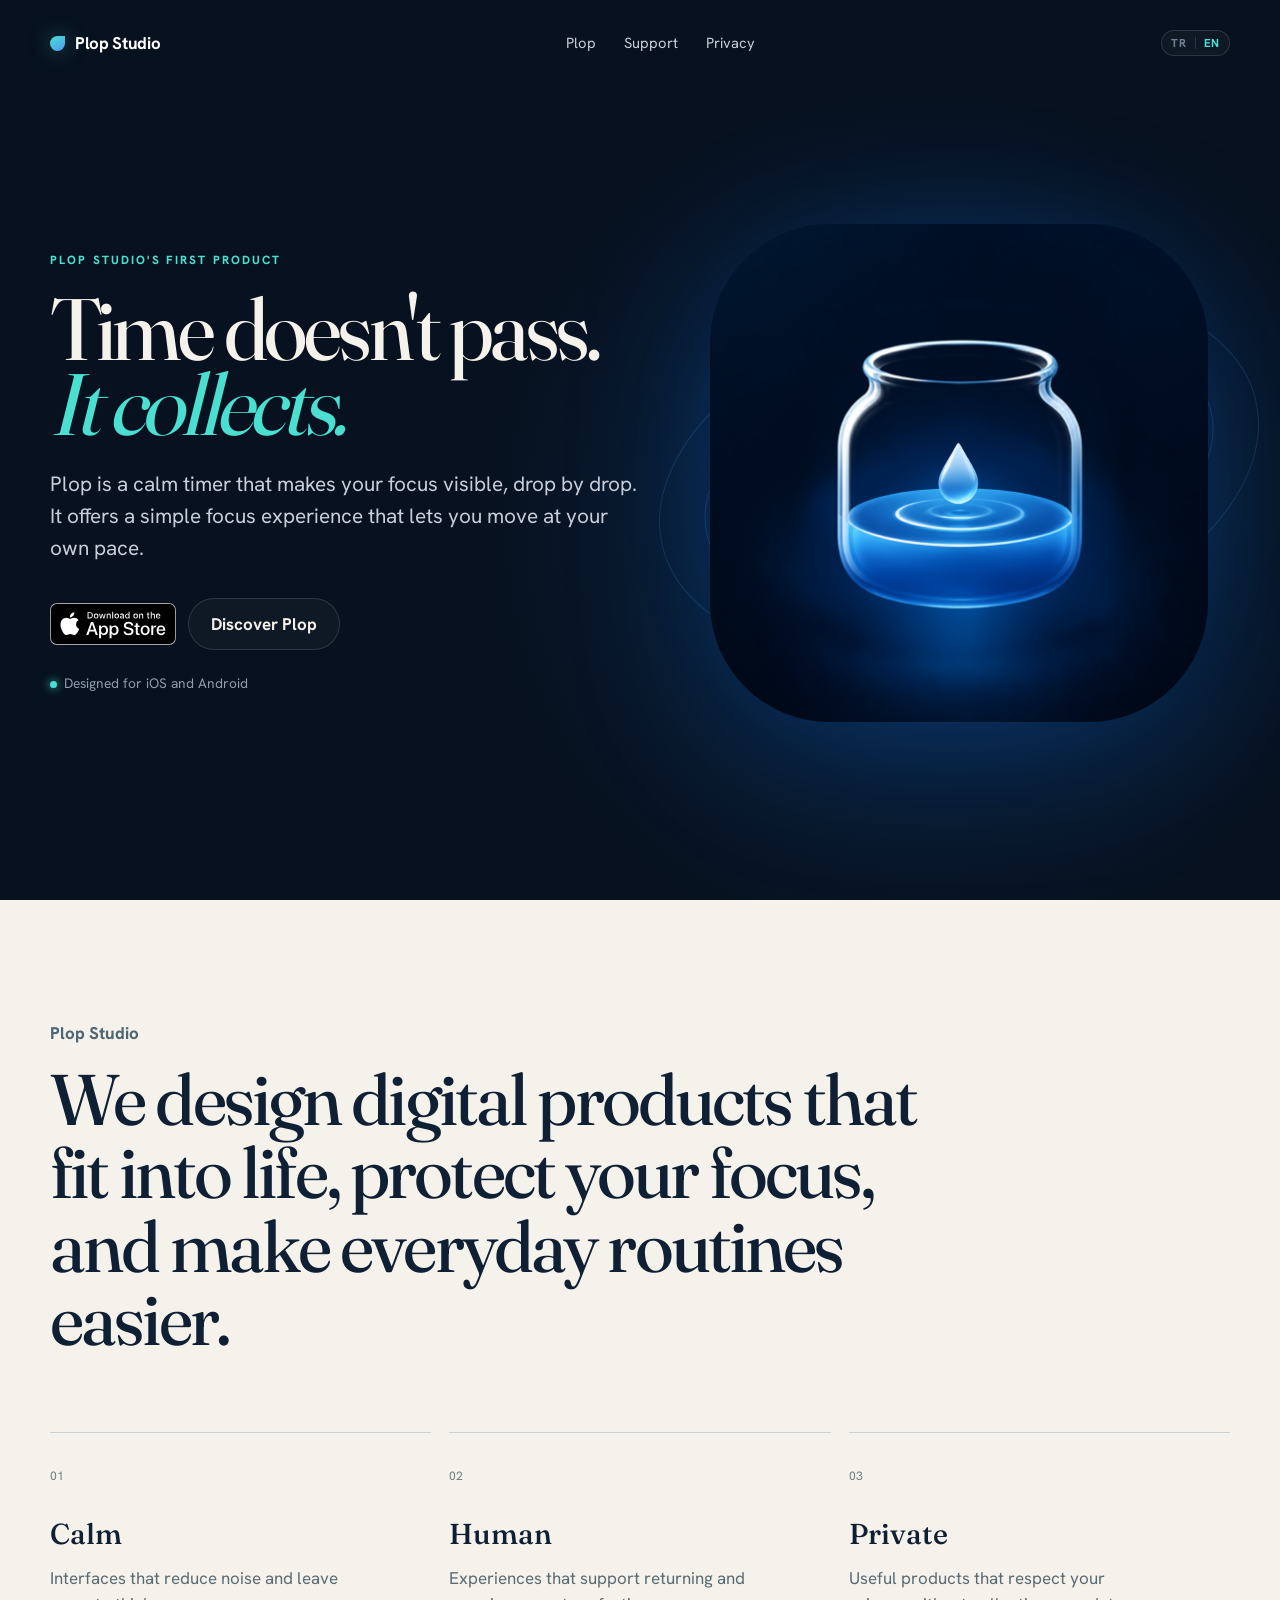
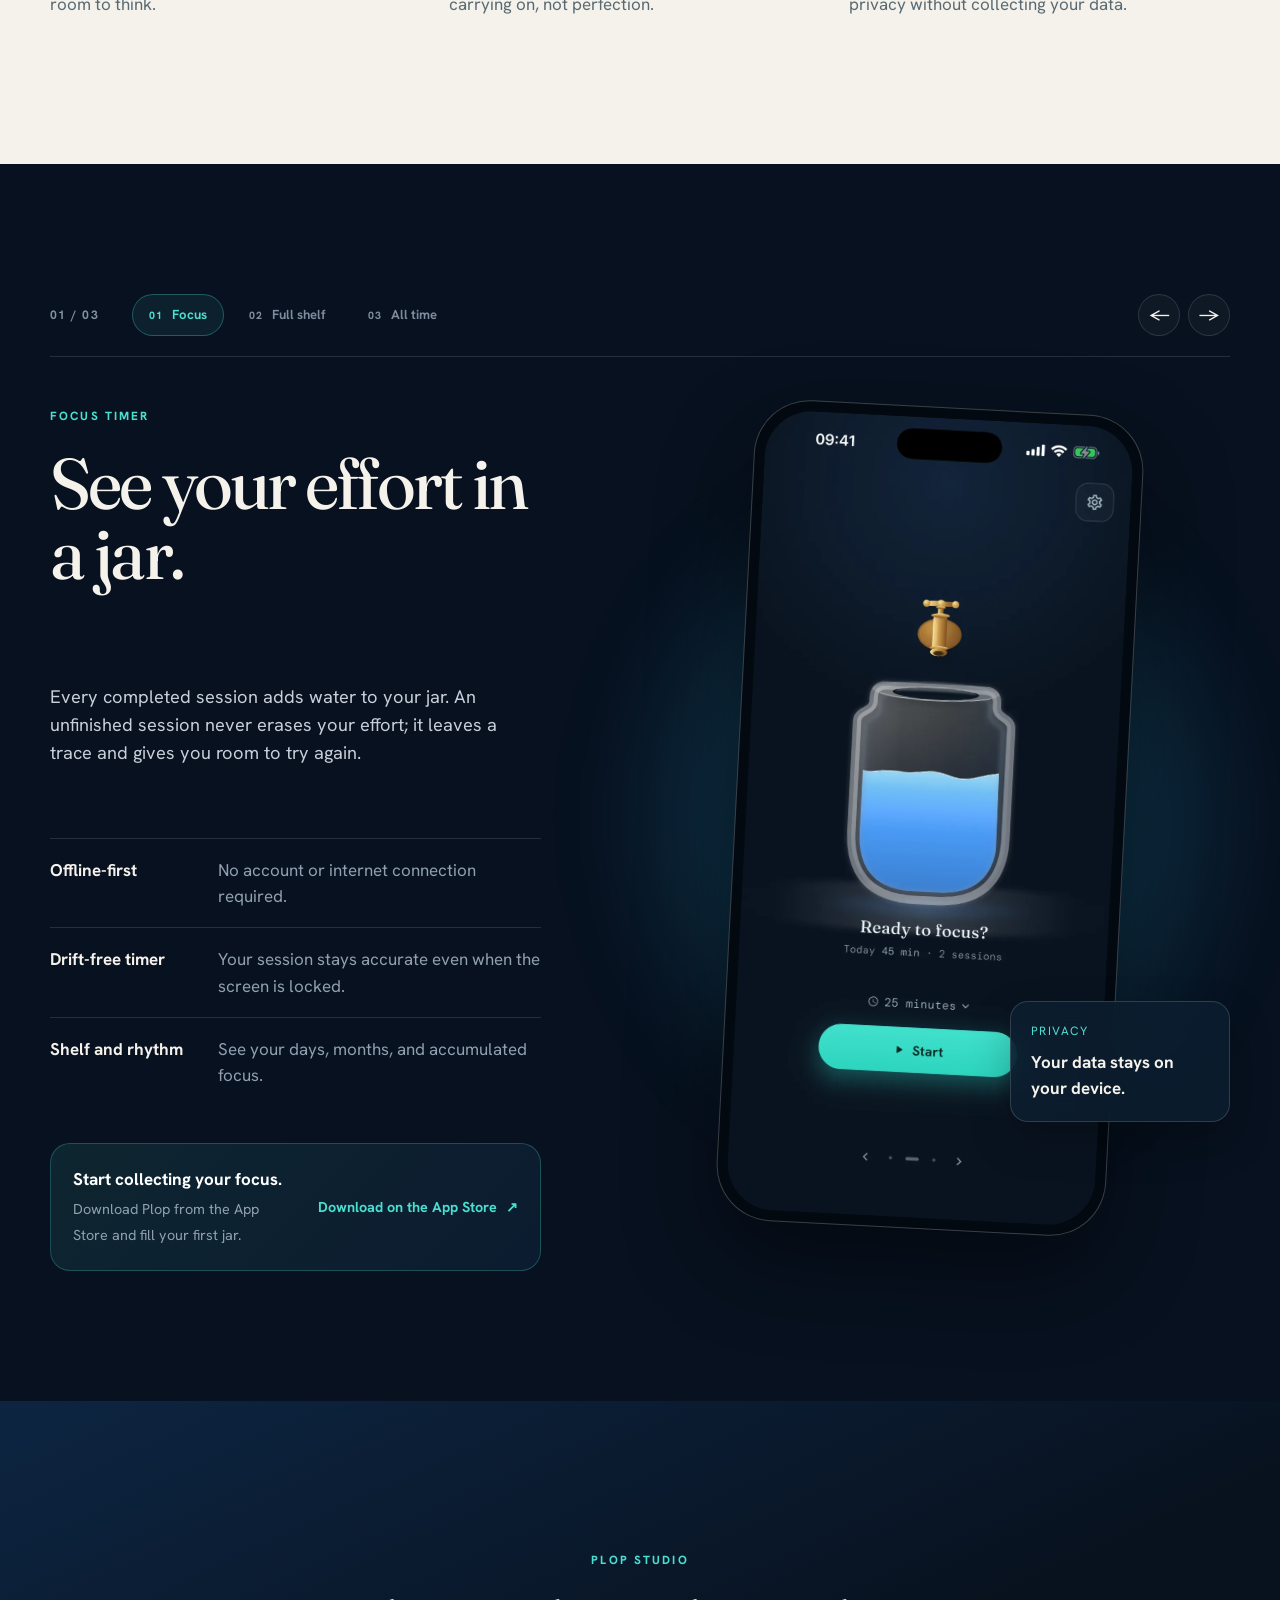
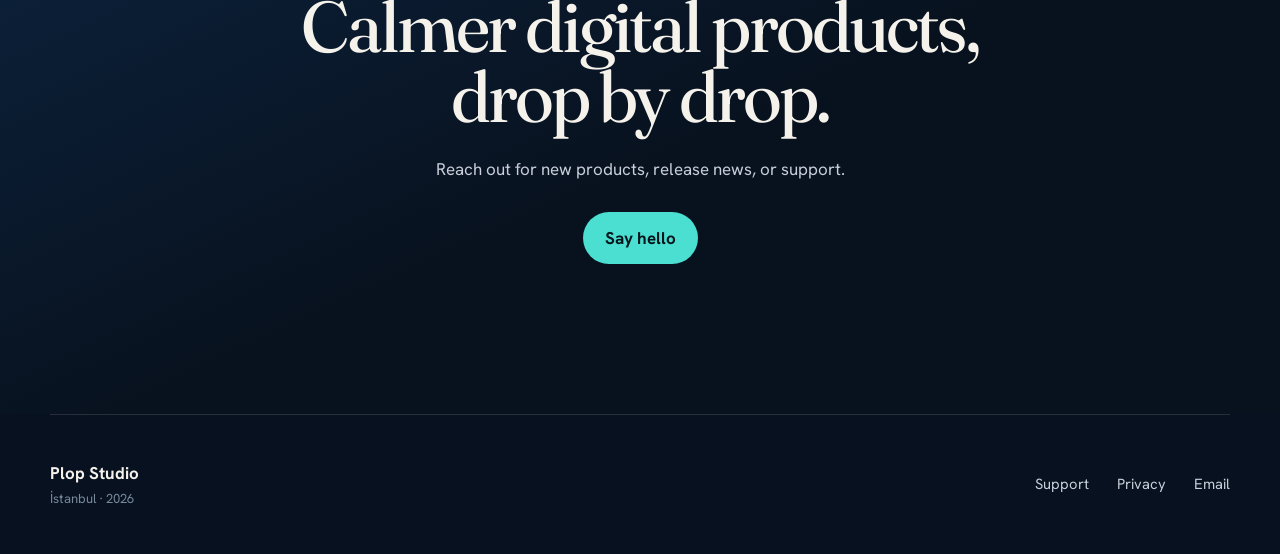
==== commit b6b97505: "product: three-screen carousel with per-language screenshots" ====
--- a/index.html
+++ b/index.html
@@ -67,19 +67,31 @@
     </section>
 
     <section class="product" id="plop" aria-labelledby="plop-title">
+      <div class="product-slider-nav" aria-label="Ürün ekranları" data-aria-tr="Ürün ekranları" data-aria-en="Product screens">
+        <span class="product-slide-count" aria-live="polite">01 / 03</span>
+        <div class="product-dots" role="group">
+          <button type="button" data-product-slide="0" aria-label="Odak zamanlayıcısını göster" data-aria-tr="Odak zamanlayıcısını göster" data-aria-en="Show focus timer" aria-pressed="true"><span>01</span><b data-tr="Odak" data-en="Focus">Odak</b></button>
+          <button type="button" data-product-slide="1" aria-label="Dolu rafı göster" data-aria-tr="Dolu rafı göster" data-aria-en="Show full shelf" aria-pressed="false"><span>02</span><b data-tr="Dolu raf" data-en="Full shelf">Dolu raf</b></button>
+          <button type="button" data-product-slide="2" aria-label="Tüm zamanları göster" data-aria-tr="Tüm zamanları göster" data-aria-en="Show all time" aria-pressed="false"><span>03</span><b data-tr="Tüm zamanlar" data-en="All time">Tüm zamanlar</b></button>
+        </div>
+        <div class="product-arrows">
+          <button class="product-arrow" type="button" data-product-prev aria-label="Önceki ekran" data-aria-tr="Önceki ekran" data-aria-en="Previous screen">←</button>
+          <button class="product-arrow" type="button" data-product-next aria-label="Sonraki ekran" data-aria-tr="Sonraki ekran" data-aria-en="Next screen">→</button>
+        </div>
+      </div>
       <div class="product-copy">
-        <p class="eyebrow" data-tr="Odak zamanlayıcısı" data-en="Focus timer">Odak zamanlayıcısı</p>
-        <h2 id="plop-title" data-tr="Emeğini bir kavanozda gör." data-en="See your effort in a jar.">Emeğini bir kavanozda gör.</h2>
-        <p data-tr="Her tamamlanan seans kavanozuna su ekler. Yarım kalan seanslar emeğini silmez; iz bırakır ve sana yeniden deneme alanı açar." data-en="Every completed session adds water to your jar. An unfinished session never erases your effort; it leaves a trace and gives you room to try again.">Her tamamlanan seans kavanozuna su ekler. Yarım kalan seanslar emeğini silmez; iz bırakır ve sana yeniden deneme alanı açar.</p>
+        <p class="eyebrow" id="product-eyebrow">Odak zamanlayıcısı</p>
+        <h2 id="plop-title">Emeğini bir kavanozda gör.</h2>
+        <p id="product-description">Her tamamlanan seans kavanozuna su ekler. Yarım kalan seanslar emeğini silmez; iz bırakır ve sana yeniden deneme alanı açar.</p>
         <ul>
-          <li><strong>Offline-first</strong><span data-tr="Hesap ve internet bağlantısı gerekmez." data-en="No account or internet connection required.">Hesap ve internet bağlantısı gerekmez.</span></li>
-          <li><strong data-tr="Sapmasız zamanlayıcı" data-en="Drift-free timer">Sapmasız zamanlayıcı</strong><span data-tr="Ekran kilitlense de seansın doğru ilerler." data-en="Your session stays accurate even when the screen is locked.">Ekran kilitlense de seansın doğru ilerler.</span></li>
-          <li><strong data-tr="Raf ve ritim" data-en="Shelf and rhythm">Raf ve ritim</strong><span data-tr="Günlerini, aylarını ve biriken odağını gör." data-en="See your days, months, and accumulated focus.">Günlerini, aylarını ve biriken odağını gör.</span></li>
+          <li><strong id="product-feature-title-1">Offline-first</strong><span id="product-feature-copy-1">Hesap ve internet bağlantısı gerekmez.</span></li>
+          <li><strong id="product-feature-title-2">Sapmasız zamanlayıcı</strong><span id="product-feature-copy-2">Ekran kilitlense de seansın doğru ilerler.</span></li>
+          <li><strong id="product-feature-title-3">Raf ve ritim</strong><span id="product-feature-copy-3">Günlerini, aylarını ve biriken odağını gör.</span></li>
         </ul>
         <div class="download-callout">
           <div>
-            <p data-tr="Odağını biriktirmeye başla." data-en="Start collecting your focus.">Odağını biriktirmeye başla.</p>
-            <span data-tr="Plop'u App Store'dan indir ve ilk kavanozunu doldur." data-en="Download Plop from the App Store and fill your first jar.">Plop'u App Store'dan indir ve ilk kavanozunu doldur.</span>
+            <p id="product-callout-title">Odağını biriktirmeye başla.</p>
+            <span id="product-callout-copy">Plop'u App Store'dan indir ve ilk kavanozunu doldur.</span>
           </div>
           <a class="download-link" href="https://apps.apple.com/app/id6790089890" target="_blank" rel="noopener noreferrer" aria-label="Plop'u App Store'dan indir" data-aria-tr="Plop'u App Store'dan indir" data-aria-en="Download Plop on the App Store">
             <b data-tr="App Store'dan İndir" data-en="Download on the App Store">App Store'dan İndir</b> <span aria-hidden="true">↗</span>
@@ -88,11 +100,11 @@
       </div>
       <div class="phone-stage">
         <div class="phone">
-          <img src="assets/plop-home.webp" data-src-tr="assets/plop-home.webp" data-src-en="assets/plop-home-en.webp" alt="Plop ana ekranında yarısı dolu bir kavanoz ve başla düğmesi" data-alt-tr="Plop ana ekranında yarısı dolu bir kavanoz ve başla düğmesi" data-alt-en="Plop home screen with a half-full jar and start button" width="430" height="932" loading="lazy">
+          <img id="product-screen" src="assets/plop-home.webp" alt="Plop ana ekranında yarısı dolu bir kavanoz ve başla düğmesi" width="660" height="1434" loading="lazy">
         </div>
         <div class="small-card">
-          <span data-tr="Gizlilik" data-en="Privacy">Gizlilik</span>
-          <strong data-tr="Verin cihazında kalır." data-en="Your data stays on your device.">Verin cihazında kalır.</strong>
+          <span id="product-card-label">Gizlilik</span>
+          <strong id="product-card-copy">Verin cihazında kalır.</strong>
         </div>
       </div>
     </section>
--- a/style.css
+++ b/style.css
@@ -191,16 +191,25 @@
   padding: 130px 0;
   display: grid;
   grid-template-columns: .9fr 1.1fr;
-  gap: 90px;
-  align-items: center;
-}
+  grid-template-areas:
+    "slider slider"
+    "copy phone";
+  column-gap: 90px;
+  row-gap: 50px;
+  align-items: start;
+}
+.product-copy { grid-area: copy; }
+.product-copy .eyebrow { min-height: 1.2em; }
 .product h2,
 .closing h2 { margin-bottom: 24px; font-size: clamp(3rem, 5.6vw, 5.7rem); line-height: .98; }
+.product h2 { min-height: 2.94em; }
 .product-copy > p:not(.eyebrow) { color: var(--paper-muted); font-size: 1.14rem; }
+.product-copy > p:not(.eyebrow) { min-height: 6.2em; }
 .product ul { list-style: none; margin: 42px 0 0; padding: 0; }
-.product li { display: grid; grid-template-columns: 150px 1fr; gap: 18px; padding: 18px 0; border-top: 1px solid var(--line); }
+.product li { min-height: 86px; display: grid; grid-template-columns: 150px 1fr; gap: 18px; padding: 18px 0; border-top: 1px solid var(--line); }
 .product li span { color: #91a0b1; }
 .download-callout {
+  min-height: 118px;
   margin-top: 36px;
   padding: 22px;
   display: flex;
@@ -223,12 +232,78 @@
 }
 .download-link span { display: inline-block; margin-left: 5px; transition: transform .2s ease; }
 .download-link:hover span { transform: translate(2px, -2px); }
-.phone-stage { position: relative; min-height: 760px; display: grid; place-items: center; }
+.phone-stage { grid-area: phone; position: relative; min-height: 760px; display: grid; place-items: center; }
 .phone-stage::before { content: ""; position: absolute; inset: 14% 5%; border-radius: 50%; background: rgba(37, 162, 209, .19); filter: blur(52px); }
 .phone { position: relative; z-index: 1; width: min(390px, 78vw); padding: 10px; border: 1px solid rgba(255,255,255,.22); border-radius: 56px; background: #020910; box-shadow: 0 38px 90px rgba(0,0,0,.45); transform: rotate(3deg); }
 .phone img { display: block; width: 100%; height: auto; border-radius: 47px; }
 .small-card { position: absolute; z-index: 2; right: 0; bottom: 13%; width: 220px; padding: 20px; border: 1px solid rgba(255,255,255,.15); border-radius: 18px; background: rgba(12, 30, 48, .84); backdrop-filter: blur(16px); box-shadow: 0 18px 40px rgba(0,0,0,.25); }
 .small-card span { display: block; margin-bottom: 8px; color: var(--aqua); font-size: .75rem; letter-spacing: .12em; text-transform: uppercase; }
+.product-slider-nav {
+  grid-area: slider;
+  padding: 0 0 20px;
+  display: grid;
+  grid-template-columns: auto 1fr auto;
+  align-items: center;
+  gap: 24px;
+  border-bottom: 1px solid var(--line);
+}
+.product-slide-count {
+  min-width: 58px;
+  color: #8291a2;
+  font-size: .76rem;
+  font-weight: 720;
+  letter-spacing: .12em;
+}
+.product-dots { display: flex; align-items: center; gap: 8px; }
+.product-dots button {
+  min-height: 42px;
+  padding: 0 16px;
+  display: inline-flex;
+  align-items: center;
+  gap: 9px;
+  border: 1px solid transparent;
+  border-radius: 999px;
+  color: #7e8c9d;
+  background: transparent;
+  font: inherit;
+  cursor: pointer;
+  transition: color .25s ease, border-color .25s ease, background .25s ease;
+}
+.product-dots button span {
+  font-size: .66rem;
+  font-weight: 760;
+  letter-spacing: .1em;
+}
+.product-dots button b { font-size: .82rem; font-weight: 690; white-space: nowrap; }
+.product-dots button[aria-pressed="true"] { color: var(--aqua); border-color: rgba(74, 223, 208, .3); background: rgba(74, 223, 208, .08); }
+.product-arrows { display: flex; gap: 8px; }
+.product-arrow {
+  width: 42px;
+  height: 42px;
+  padding: 0;
+  border: 1px solid var(--line);
+  border-radius: 50%;
+  color: var(--paper);
+  background: rgba(255,255,255,.035);
+  font: 500 1.15rem/1 var(--sans);
+  cursor: pointer;
+  transition: color .2s ease, border-color .2s ease, transform .2s ease;
+}
+.product-arrow:hover { color: var(--aqua); border-color: rgba(74, 223, 208, .42); transform: translateY(-2px); }
+.product-arrow:focus-visible,
+.product-dots button:focus-visible { outline: 2px solid var(--aqua); outline-offset: 3px; }
+.product.is-changing .product-copy,
+.product.is-changing .phone-stage { animation: product-reveal .38s ease both; }
+@keyframes product-reveal {
+  from { opacity: .3; transform: translateX(22px); }
+  to { opacity: 1; transform: translateX(0); }
+}
+.product.is-changing.slide-backward .product-copy,
+.product.is-changing.slide-backward .phone-stage { animation-name: product-reveal-backward; }
+@keyframes product-reveal-backward {
+  from { opacity: .3; transform: translateX(-22px); }
+  to { opacity: 1; transform: translateX(0); }
+}
 
 .closing { padding: 150px 20px; text-align: center; background: linear-gradient(155deg, #0d2542, #08121f 55%); }
 .closing h2 { margin-inline: auto; max-width: 930px; }
@@ -244,7 +319,14 @@
   .hero-art img { width: min(80%, 470px); }
   .promise { padding-top: 90px; padding-bottom: 90px; }
   .principles { grid-template-columns: 1fr; gap: 32px; }
-  .product { grid-template-columns: 1fr; gap: 50px; padding: 95px 0; }
+  .product {
+    grid-template-columns: 1fr;
+    grid-template-areas: "slider" "copy" "phone";
+    gap: 50px;
+    padding: 95px 0;
+  }
+  .product h2 { min-height: 1.96em; }
+  .product-copy > p:not(.eyebrow) { min-height: 4.7em; }
   .phone-stage { min-height: 690px; }
 }
 
@@ -259,9 +341,18 @@
   .hero-art img { width: 94%; }
   .promise > h2 { margin-bottom: 56px; }
   .product li { grid-template-columns: 1fr; gap: 4px; }
+  .product h2 { min-height: 2.94em; }
+  .product-copy > p:not(.eyebrow) { min-height: 7.75em; }
   .download-callout { align-items: flex-start; flex-direction: column; }
+  .download-callout { min-height: 178px; }
   .phone-stage { min-height: 620px; }
   .small-card { right: -8px; bottom: 7%; width: 190px; }
+  .product-slider-nav { grid-template-columns: 1fr auto; gap: 14px; }
+  .product-slide-count { grid-column: 1; grid-row: 1; }
+  .product-arrows { grid-column: 2; grid-row: 1; }
+  .product-dots { grid-column: 1 / -1; grid-row: 2; gap: 5px; }
+  .product-dots button { min-width: 0; padding-inline: 10px; }
+  .product-dots button b { font-size: .74rem; }
   .closing { padding: 105px 20px; }
   footer { min-height: 180px; padding: 35px 0; align-items: flex-start; flex-direction: column; }
   footer nav { gap: 18px; }
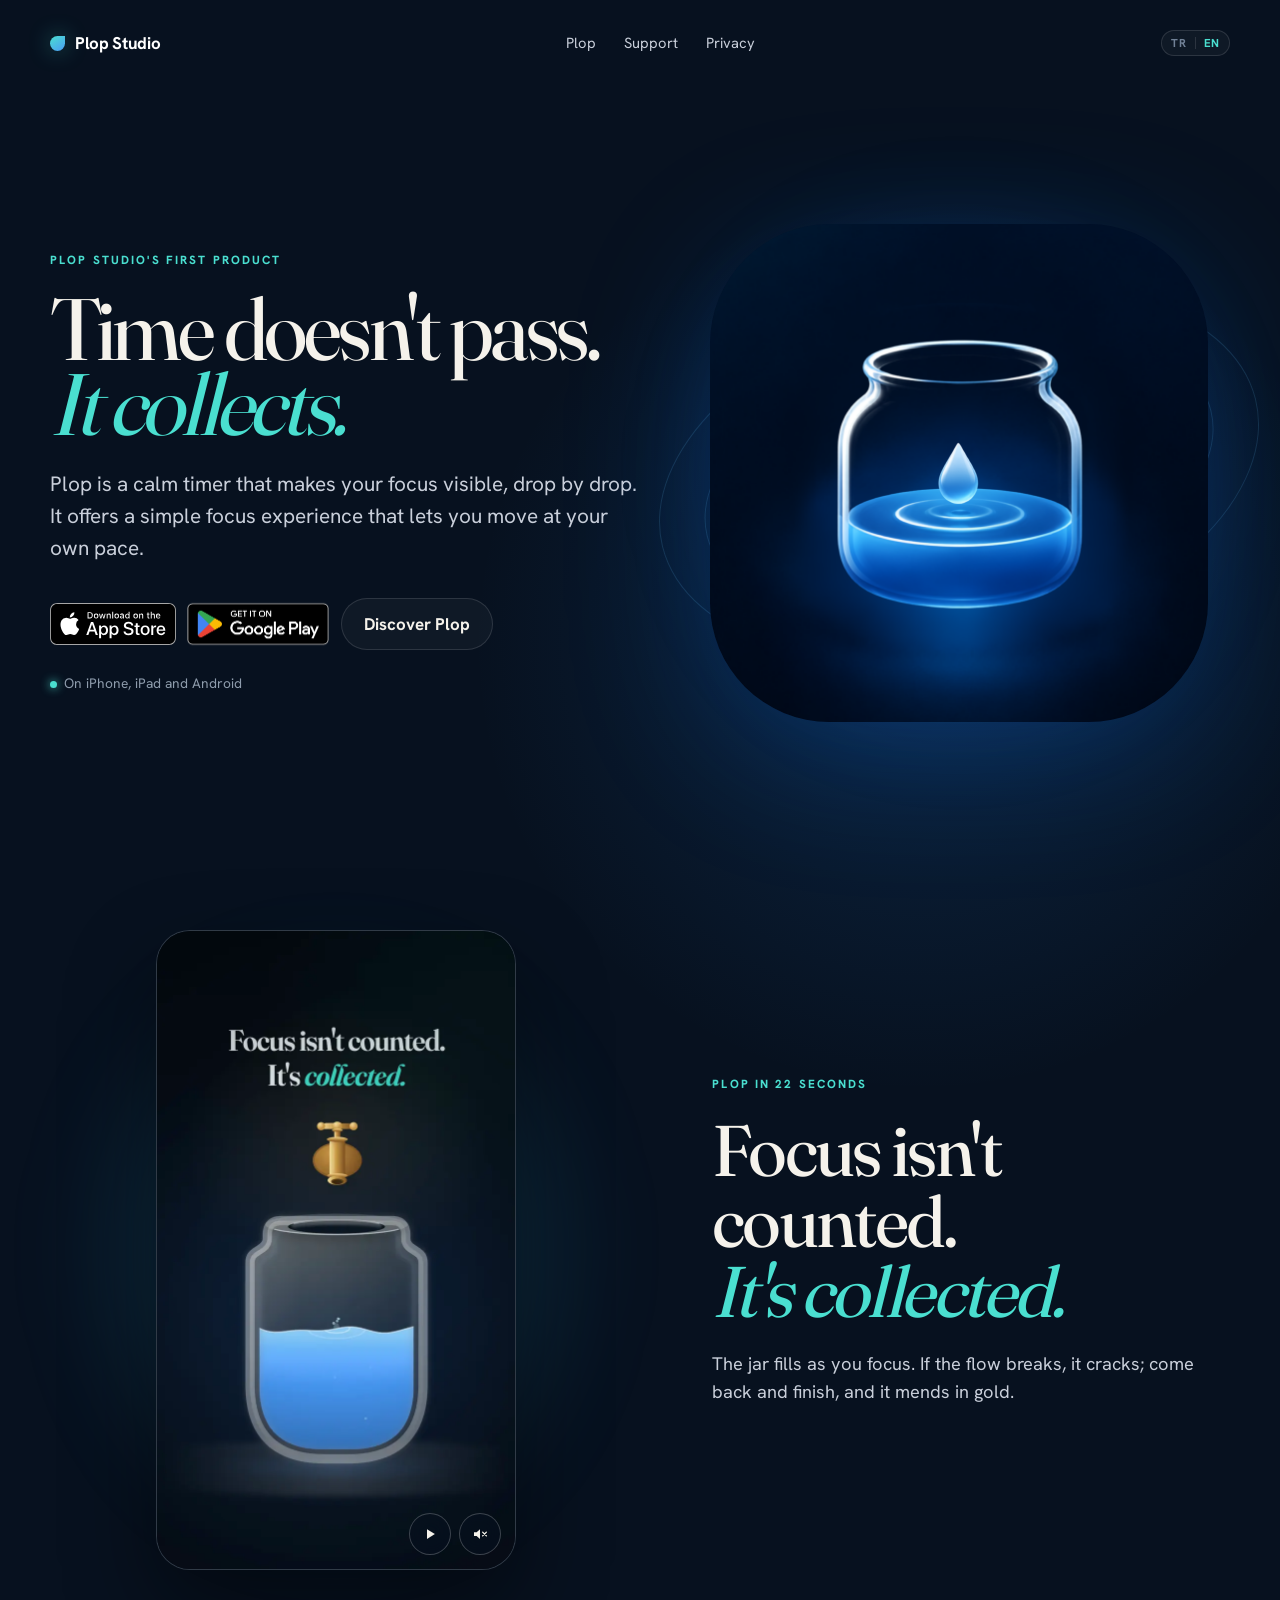
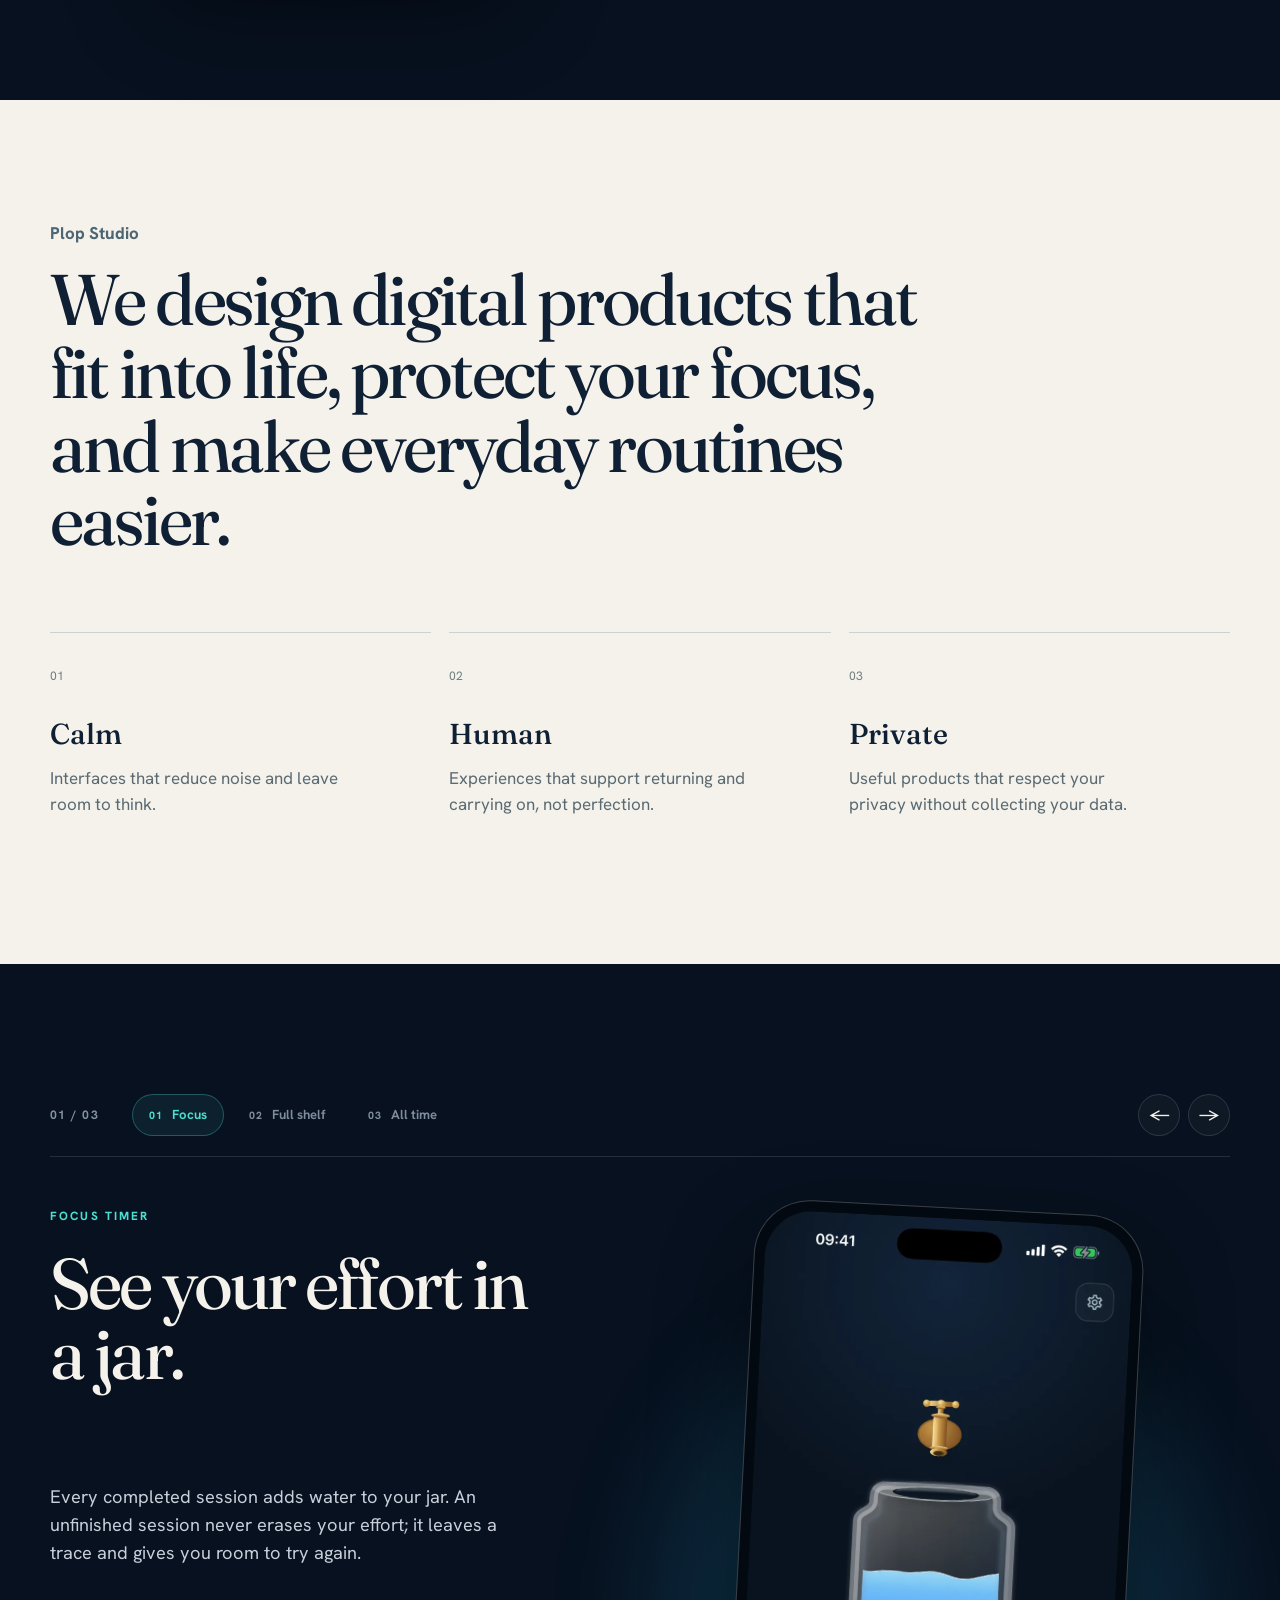
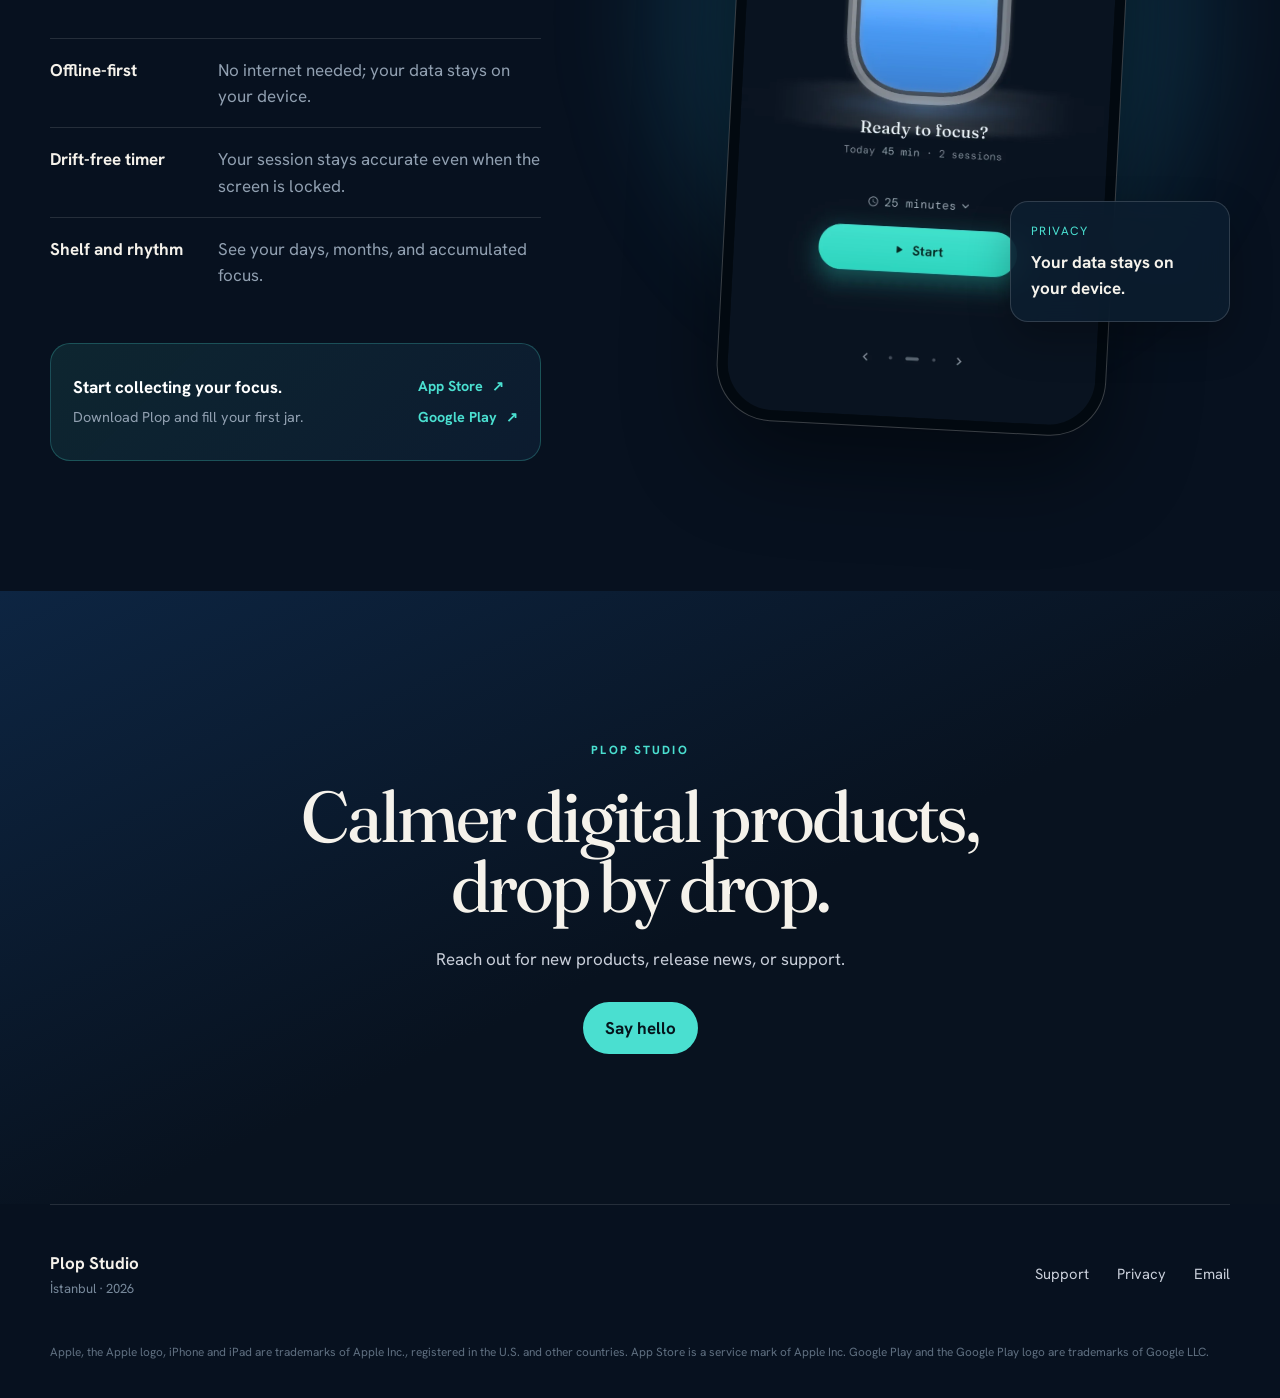
==== commit 15355dfc: "Plop site güncellemesi (plop@449e55a)" ====
--- a/index.html
+++ b/index.html
@@ -43,9 +43,12 @@
           <a class="app-store-badge-link" href="https://apps.apple.com/app/id6790089890" target="_blank" rel="noopener noreferrer" aria-label="Plop'u App Store'dan indir" data-aria-tr="Plop'u App Store'dan indir" data-aria-en="Download Plop on the App Store">
             <img src="assets/app-store-badge-tr.svg" data-src-tr="assets/app-store-badge-tr.svg" data-src-en="assets/app-store-badge-en.svg" alt="App Store'dan İndirin" data-alt-tr="App Store'dan İndirin" data-alt-en="Download on the App Store" width="151" height="40">
           </a>
+          <a class="app-store-badge-link play-badge-link" href="https://play.google.com/store/apps/details?id=com.sahmett.plop&amp;hl=tr" data-href-tr="https://play.google.com/store/apps/details?id=com.sahmett.plop&amp;hl=tr" data-href-en="https://play.google.com/store/apps/details?id=com.sahmett.plop&amp;hl=en" target="_blank" rel="noopener noreferrer" aria-label="Plop'u Google Play'den indir" data-aria-tr="Plop'u Google Play'den indir" data-aria-en="Get Plop on Google Play">
+            <img src="assets/google-play-badge-tr.png" data-src-tr="assets/google-play-badge-tr.png" data-src-en="assets/google-play-badge-en.png" alt="Google Play'den İndirin" data-alt-tr="Google Play'den İndirin" data-alt-en="Get it on Google Play" width="646" height="250">
+          </a>
           <a class="button secondary" href="#plop" data-tr="Plop'u keşfet" data-en="Discover Plop">Plop'u keşfet</a>
         </div>
-        <p class="availability"><span></span><b data-tr="iOS ve Android için geliştirildi" data-en="Designed for iOS and Android">iOS ve Android için geliştirildi</b></p>
+        <p class="availability"><span></span><b data-tr="iPhone, iPad ve Android'de" data-en="On iPhone, iPad and Android">iPhone, iPad ve Android'de</b></p>
       </div>
 
       <div class="hero-art" aria-label="Plop uygulamasının su damlası ve kavanoz simgesi" data-aria-tr="Plop uygulamasının su damlası ve kavanoz simgesi" data-aria-en="Plop app icon with a water drop and jar">
@@ -53,6 +56,31 @@
         <img src="assets/plop-icon.png" alt="Plop uygulama simgesi" width="720" height="720">
         <span class="orbit orbit-one"></span>
         <span class="orbit orbit-two"></span>
+      </div>
+    </section>
+
+    <section class="reel" aria-labelledby="reel-title">
+      <div class="reel-copy">
+        <p class="eyebrow" data-tr="22 saniyede Plop" data-en="Plop in 22 seconds">22 saniyede Plop</p>
+        <h2 id="reel-title" data-html-tr="Odak sayılmaz.<br><em>Birikir.</em>" data-html-en="Focus isn't counted.<br><em>It's collected.</em>">Odak sayılmaz.<br><em>Birikir.</em></h2>
+        <p data-tr="Kavanoz sen odaklandıkça dolar. Akış kesilirse çatlar; geri dönüp tamamladığında altın bir izle onarılır." data-en="The jar fills as you focus. If the flow breaks, it cracks; come back and finish, and it mends in gold.">Kavanoz sen odaklandıkça dolar. Akış kesilirse çatlar; geri dönüp tamamladığında altın bir izle onarılır.</p>
+      </div>
+      <div class="reel-stage">
+        <div class="reel-frame">
+          <video class="reel-video" muted loop playsinline preload="none" poster="assets/plop-reel-poster.webp" width="720" height="1280" aria-label="Plop tanıtım videosu: geri sayım kavanoza dönüşür, kavanoz dolar, çatlar ve altınla onarılır" data-aria-tr="Plop tanıtım videosu: geri sayım kavanoza dönüşür, kavanoz dolar, çatlar ve altınla onarılır" data-aria-en="Plop promo video: a countdown turns into a jar that fills, cracks and mends in gold">
+            <source src="assets/plop-reel.mp4" type="video/mp4">
+          </video>
+          <div class="reel-controls">
+            <button type="button" class="reel-button" data-reel-play data-state="paused">
+              <svg class="icon-play" viewBox="0 0 24 24" aria-hidden="true"><path d="M8 5.5v13l10.5-6.5z" fill="currentColor"/></svg>
+              <svg class="icon-pause" viewBox="0 0 24 24" aria-hidden="true"><path d="M7 5h3.5v14H7zM13.5 5H17v14h-3.5z" fill="currentColor"/></svg>
+            </button>
+            <button type="button" class="reel-button" data-reel-sound aria-pressed="false">
+              <svg class="icon-muted" viewBox="0 0 24 24" aria-hidden="true"><path d="M4 9.5h3.5L12 5.5v13l-4.5-4H4z" fill="currentColor"/><path d="M15.5 9.5l5 5m0-5l-5 5" stroke="currentColor" stroke-width="1.8" stroke-linecap="round"/></svg>
+              <svg class="icon-sound" viewBox="0 0 24 24" aria-hidden="true"><path d="M4 9.5h3.5L12 5.5v13l-4.5-4H4z" fill="currentColor"/><path d="M15.5 9a4.2 4.2 0 0 1 0 6M18 6.5a7.8 7.8 0 0 1 0 11" fill="none" stroke="currentColor" stroke-width="1.8" stroke-linecap="round"/></svg>
+            </button>
+          </div>
+        </div>
       </div>
     </section>
 
@@ -84,18 +112,23 @@
         <h2 id="plop-title">Emeğini bir kavanozda gör.</h2>
         <p id="product-description">Her tamamlanan seans kavanozuna su ekler. Yarım kalan seanslar emeğini silmez; iz bırakır ve sana yeniden deneme alanı açar.</p>
         <ul>
-          <li><strong id="product-feature-title-1">Offline-first</strong><span id="product-feature-copy-1">Hesap ve internet bağlantısı gerekmez.</span></li>
+          <li><strong id="product-feature-title-1">Offline-first</strong><span id="product-feature-copy-1">İnternet gerekmez; verilerin cihazında kalır.</span></li>
           <li><strong id="product-feature-title-2">Sapmasız zamanlayıcı</strong><span id="product-feature-copy-2">Ekran kilitlense de seansın doğru ilerler.</span></li>
           <li><strong id="product-feature-title-3">Raf ve ritim</strong><span id="product-feature-copy-3">Günlerini, aylarını ve biriken odağını gör.</span></li>
         </ul>
         <div class="download-callout">
           <div>
             <p id="product-callout-title">Odağını biriktirmeye başla.</p>
-            <span id="product-callout-copy">Plop'u App Store'dan indir ve ilk kavanozunu doldur.</span>
+            <span id="product-callout-copy">Plop'u indir ve ilk kavanozunu doldur.</span>
           </div>
-          <a class="download-link" href="https://apps.apple.com/app/id6790089890" target="_blank" rel="noopener noreferrer" aria-label="Plop'u App Store'dan indir" data-aria-tr="Plop'u App Store'dan indir" data-aria-en="Download Plop on the App Store">
-            <b data-tr="App Store'dan İndir" data-en="Download on the App Store">App Store'dan İndir</b> <span aria-hidden="true">↗</span>
-          </a>
+          <div class="download-links">
+            <a class="download-link" href="https://apps.apple.com/app/id6790089890" target="_blank" rel="noopener noreferrer" aria-label="Plop'u App Store'dan indir" data-aria-tr="Plop'u App Store'dan indir" data-aria-en="Download Plop on the App Store">
+              <b>App Store</b> <span aria-hidden="true">↗</span>
+            </a>
+            <a class="download-link" href="https://play.google.com/store/apps/details?id=com.sahmett.plop&amp;hl=tr" data-href-tr="https://play.google.com/store/apps/details?id=com.sahmett.plop&amp;hl=tr" data-href-en="https://play.google.com/store/apps/details?id=com.sahmett.plop&amp;hl=en" target="_blank" rel="noopener noreferrer" aria-label="Plop'u Google Play'den indir" data-aria-tr="Plop'u Google Play'den indir" data-aria-en="Get Plop on Google Play">
+              <b>Google Play</b> <span aria-hidden="true">↗</span>
+            </a>
+          </div>
         </div>
       </div>
       <div class="phone-stage">
@@ -125,5 +158,6 @@
       <a href="mailto:plopapp.studio@gmail.com" data-tr="E-posta" data-en="Email">E-posta</a>
     </nav>
   </footer>
+  <p class="trademarks" data-tr="Apple, Apple logosu, iPhone ve iPad, Apple Inc.'in ABD'de ve diğer ülkelerde tescilli ticari markalarıdır. App Store, Apple Inc.'in hizmet markasıdır. Google Play ve Google Play logosu, Google LLC'nin ticari markalarıdır." data-en="Apple, the Apple logo, iPhone and iPad are trademarks of Apple Inc., registered in the U.S. and other countries. App Store is a service mark of Apple Inc. Google Play and the Google Play logo are trademarks of Google LLC.">Apple, Apple logosu, iPhone ve iPad, Apple Inc.'in ABD'de ve diğer ülkelerde tescilli ticari markalarıdır. App Store, Apple Inc.'in hizmet markasıdır. Google Play ve Google Play logosu, Google LLC'nin ticari markalarıdır.</p>
 </body>
 </html>
--- a/style.css
+++ b/style.css
@@ -154,6 +154,12 @@
 }
 .app-store-badge-link:hover { transform: translateY(-2px); filter: brightness(1.08); }
 .app-store-badge-link img { display: block; height: 42px; width: auto; }
+/* Google'ın rozet PNG'leri şeffaf boşluk içerir ve iki dilde farklıdır
+   (TR 646×192, EN 564×168 görünür alan / 646×250 tuval). Görünen yükseklik
+   App Store rozetiyle aynı 42 px olsun diye tuval büyütülüp boşluk negatif
+   margin ile geri alınır; rozetin kendisi değiştirilmez. */
+.play-badge-link img { height: 54.7px; margin: -6.35px 0; }
+html[lang="en"] .play-badge-link img { height: 62.5px; margin: -10.25px; }
 .availability { margin: 23px 0 0; color: #8e9cac; font-size: .86rem; }
 .availability b { font-weight: inherit; }
 .availability span {
@@ -171,6 +177,64 @@
 .orbit { position: absolute; border: 1px solid rgba(107, 203, 255, .15); border-radius: 50%; transform: rotate(-14deg); }
 .orbit-one { width: 96%; height: 45%; }
 .orbit-two { width: 113%; height: 58%; }
+
+.reel {
+  width: min(1180px, calc(100% - 40px));
+  margin: 0 auto;
+  padding: 30px 0 130px;
+  display: grid;
+  grid-template-columns: 1.05fr .95fr;
+  grid-template-areas: "stage copy";
+  align-items: center;
+  gap: 90px;
+}
+.reel-copy { grid-area: copy; }
+.reel h2 {
+  margin-bottom: 24px;
+  font-family: var(--serif);
+  font-size: clamp(3rem, 5.6vw, 5.7rem);
+  font-weight: 440;
+  line-height: .98;
+  letter-spacing: -.04em;
+}
+.reel h2 em { color: var(--aqua); font-weight: 400; }
+.reel-copy > p:not(.eyebrow) { max-width: 500px; color: var(--paper-muted); font-size: 1.14rem; }
+.reel-stage { grid-area: stage; position: relative; display: grid; place-items: center; }
+.reel-stage::before { content: ""; position: absolute; inset: 10% 12%; border-radius: 50%; background: rgba(37, 162, 209, .17); filter: blur(52px); }
+.reel-frame {
+  position: relative;
+  z-index: 1;
+  width: min(360px, 78vw);
+  aspect-ratio: 9 / 16;
+  overflow: hidden;
+  border: 1px solid rgba(255, 255, 255, .18);
+  border-radius: 34px;
+  background: #04101f;
+  box-shadow: 0 38px 90px rgba(0, 0, 0, .45);
+}
+.reel-video { display: block; width: 100%; height: 100%; object-fit: cover; }
+.reel-controls { position: absolute; right: 14px; bottom: 14px; display: flex; gap: 8px; }
+.reel-button {
+  width: 42px;
+  height: 42px;
+  padding: 0;
+  display: grid;
+  place-items: center;
+  border: 1px solid rgba(255, 255, 255, .22);
+  border-radius: 50%;
+  color: var(--paper);
+  background: rgba(7, 17, 31, .62);
+  backdrop-filter: blur(10px);
+  cursor: pointer;
+  transition: color .2s ease, border-color .2s ease;
+}
+.reel-button:hover { color: var(--aqua); border-color: rgba(74, 223, 208, .42); }
+.reel-button:focus-visible { outline: 2px solid var(--aqua); outline-offset: 3px; }
+.reel-button svg { width: 18px; height: 18px; }
+.reel-button[data-state="paused"] .icon-pause,
+.reel-button[data-state="playing"] .icon-play,
+.reel-button[aria-pressed="false"] .icon-sound,
+.reel-button[aria-pressed="true"] .icon-muted { display: none; }
 
 .promise {
   padding: 120px max(20px, calc((100% - 1180px) / 2));
@@ -232,6 +296,7 @@
 }
 .download-link span { display: inline-block; margin-left: 5px; transition: transform .2s ease; }
 .download-link:hover span { transform: translate(2px, -2px); }
+.download-links { flex: 0 0 auto; display: flex; flex-direction: column; gap: 8px; }
 .phone-stage { grid-area: phone; position: relative; min-height: 760px; display: grid; place-items: center; }
 .phone-stage::before { content: ""; position: absolute; inset: 14% 5%; border-radius: 50%; background: rgba(37, 162, 209, .19); filter: blur(52px); }
 .phone { position: relative; z-index: 1; width: min(390px, 78vw); padding: 10px; border: 1px solid rgba(255,255,255,.22); border-radius: 56px; background: #020910; box-shadow: 0 38px 90px rgba(0,0,0,.45); transform: rotate(3deg); }
@@ -311,12 +376,21 @@
 footer { min-height: 140px; border-top: 1px solid var(--line); }
 footer div { display: flex; flex-direction: column; gap: 3px; }
 footer span { color: #77889a; font-size: .82rem; }
+.trademarks {
+  width: min(1180px, calc(100% - 40px));
+  margin: 0 auto;
+  padding: 0 0 36px;
+  color: #5f6f80;
+  font-size: .74rem;
+  line-height: 1.5;
+}
 
 @media (max-width: 840px) {
   .site-header nav a:first-child { display: none; }
   .hero { min-height: auto; padding-top: 55px; grid-template-columns: 1fr; }
   .hero-art { min-height: 460px; }
   .hero-art img { width: min(80%, 470px); }
+  .reel { grid-template-columns: 1fr; grid-template-areas: "copy" "stage"; gap: 50px; padding: 20px 0 95px; }
   .promise { padding-top: 90px; padding-bottom: 90px; }
   .principles { grid-template-columns: 1fr; gap: 32px; }
   .product {
@@ -345,6 +419,7 @@
   .product-copy > p:not(.eyebrow) { min-height: 7.75em; }
   .download-callout { align-items: flex-start; flex-direction: column; }
   .download-callout { min-height: 178px; }
+  .download-links { flex-direction: row; gap: 22px; }
   .phone-stage { min-height: 620px; }
   .small-card { right: -8px; bottom: 7%; width: 190px; }
   .product-slider-nav { grid-template-columns: 1fr auto; gap: 14px; }
